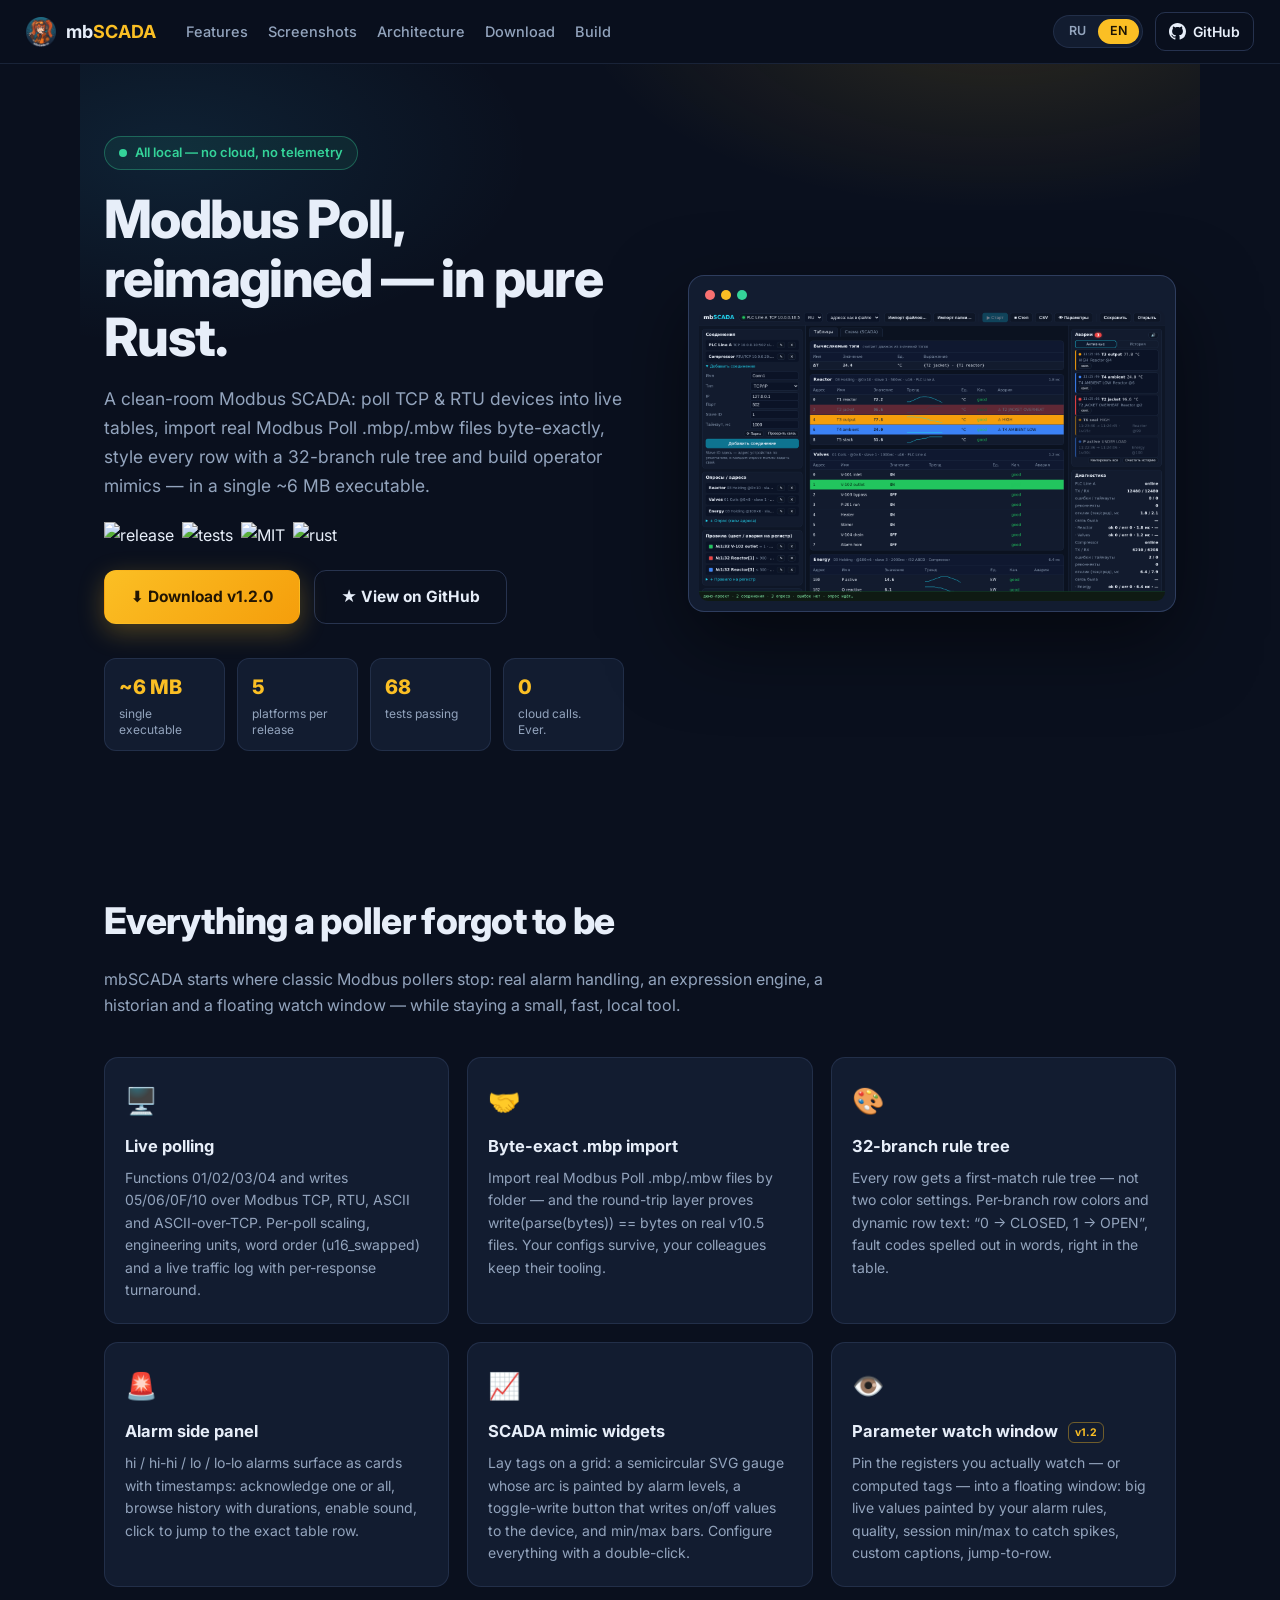
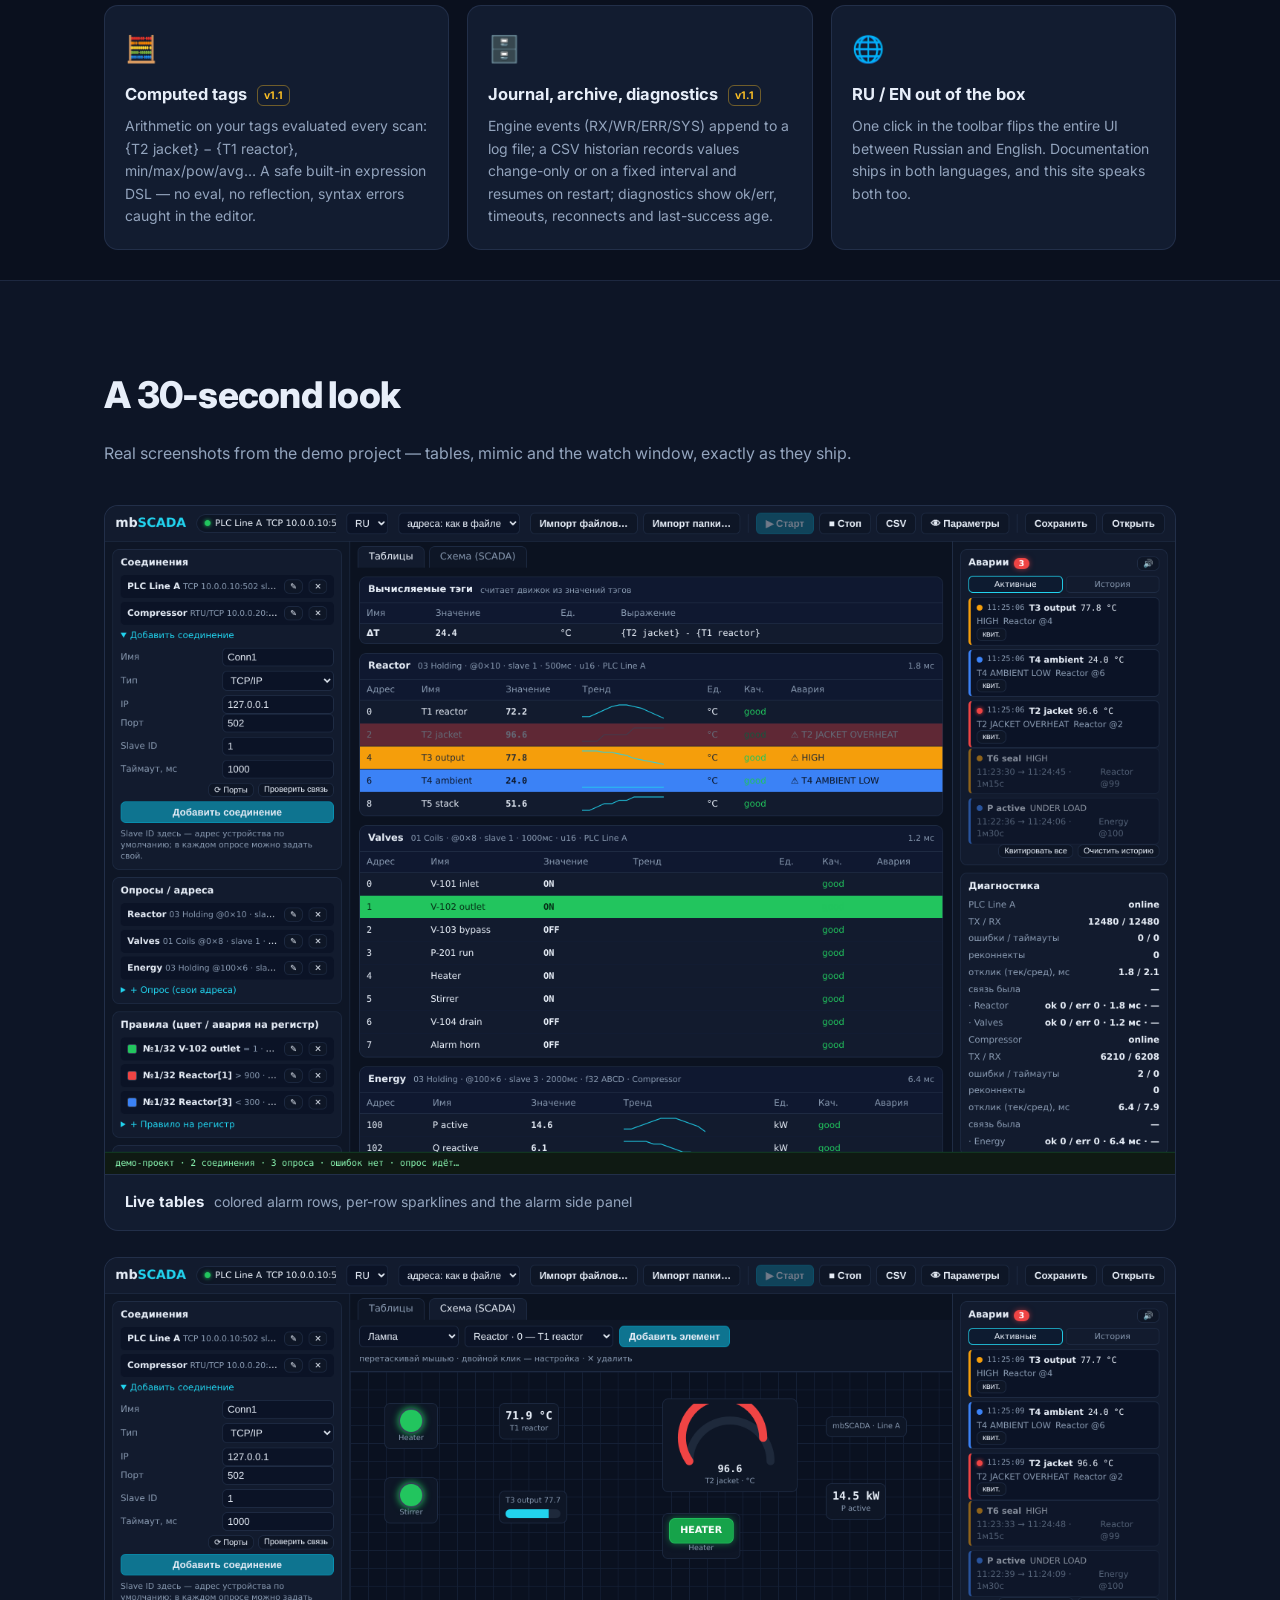
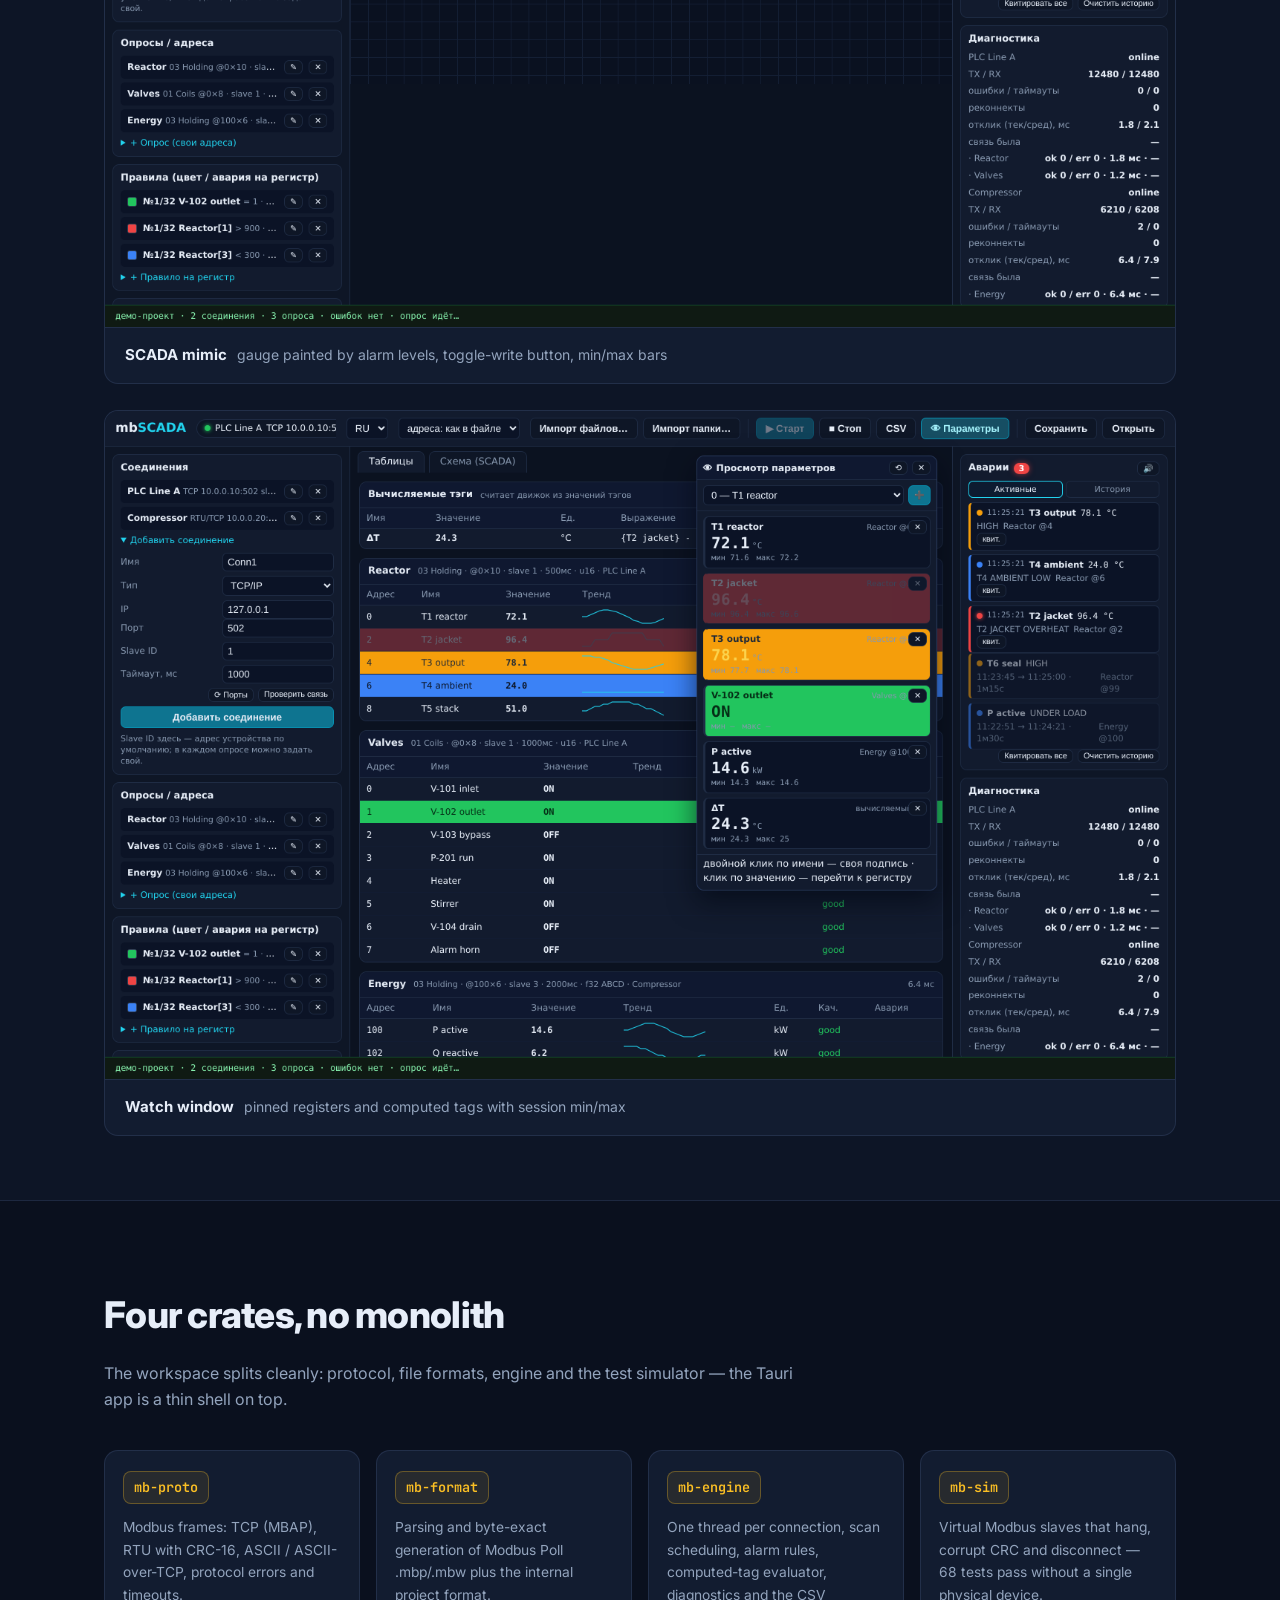
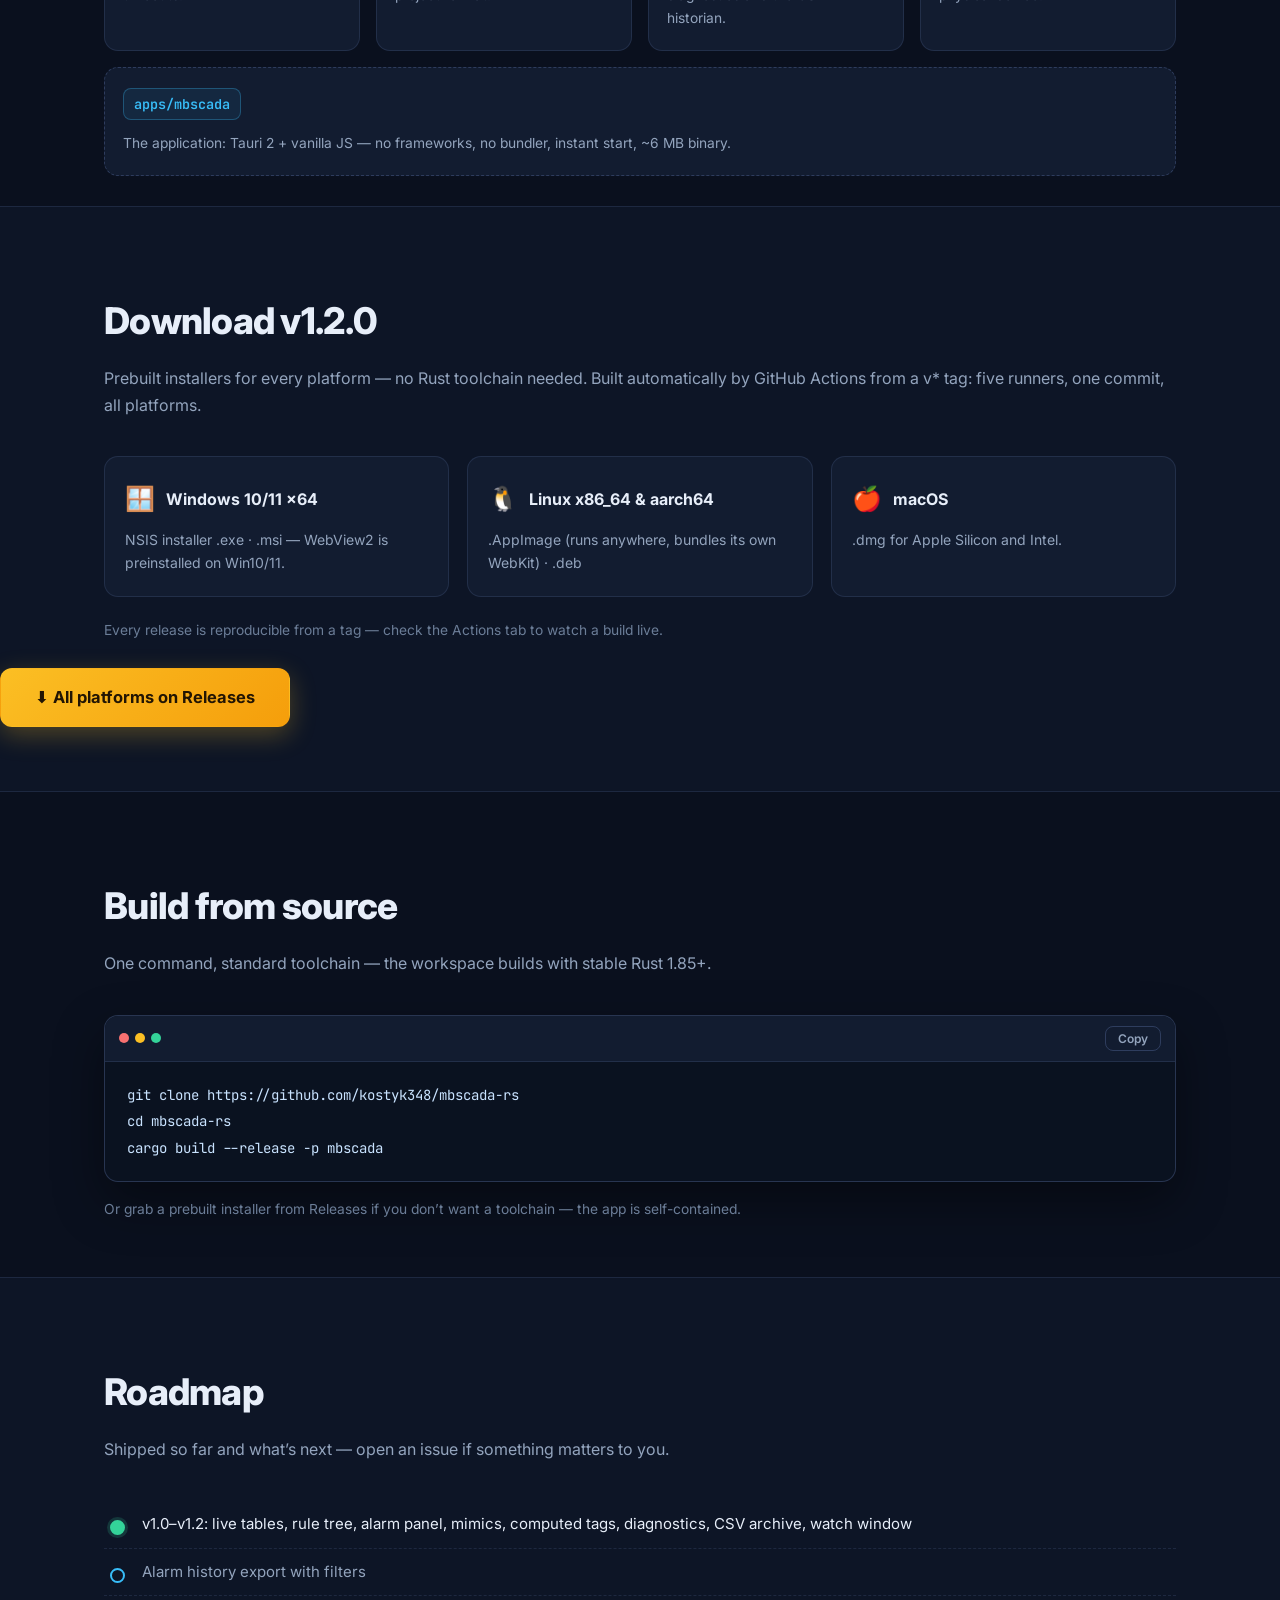
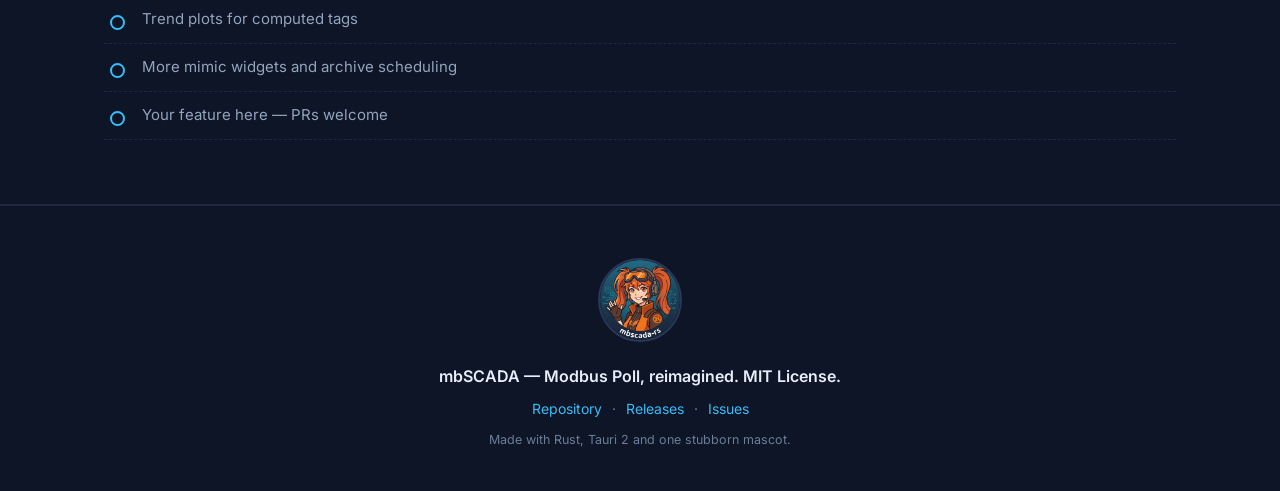
==== docs/index.html @ dfdd117d "feat(site): bilingual GitHub Pages landing in docs/ - docs/index.html + site.css + site.js: dark ind" ====
<!doctype html>
<html lang="en">
<head>
<meta charset="utf-8">
<meta name="viewport" content="width=device-width, initial-scale=1">
<title>mbSCADA — Modbus SCADA in pure Rust</title>
<meta name="description" content="Clean-room Modbus SCADA in Rust: live polling, byte-exact .mbp/.mbw import, alarm panel, computed tags and operator mimics — in a single ~6 MB executable.">
<meta property="og:title" content="mbSCADA — Modbus SCADA in pure Rust">
<meta property="og:description" content="Poll Modbus TCP & RTU into live tables, import real Modbus Poll files byte-exactly, watch parameters, compute tags — one ~6 MB binary, RU/EN UI.">
<meta property="og:image" content="img/app.png">
<meta property="og:type" content="website">
<link rel="icon" type="image/png" href="img/favicon.png">
<link rel="preconnect" href="https://fonts.googleapis.com">
<link rel="preconnect" href="https://fonts.gstatic.com" crossorigin>
<link href="https://fonts.googleapis.com/css2?family=Inter:wght@400;500;600;700;800&family=JetBrains+Mono:wght@400;600&display=swap" rel="stylesheet">
<link rel="stylesheet" href="site.css">
</head>
<body id="top">

<header class="nav">
  <a class="brand" href="#top">
    <img src="img/favicon.png" alt="">
    <span>mb<b>SCADA</b></span>
  </a>
  <nav class="links">
    <a href="#features" data-i18n="nav.features"></a>
    <a href="#screens" data-i18n="nav.screens"></a>
    <a href="#arch" data-i18n="nav.arch"></a>
    <a href="#download" data-i18n="nav.download"></a>
    <a href="#start" data-i18n="nav.start"></a>
  </nav>
  <div class="nav-right">
    <div class="lang" role="group" aria-label="Language">
      <button type="button" data-lang="ru">RU</button>
      <button type="button" data-lang="en">EN</button>
    </div>
    <a class="gh" href="https://github.com/kostyk348/mbscada-rs" target="_blank" rel="noopener">
      <svg width="17" height="17" viewBox="0 0 16 16" fill="currentColor" aria-hidden="true"><path d="M8 0C3.58 0 0 3.58 0 8c0 3.54 2.29 6.53 5.47 7.59.4.07.55-.17.55-.38 0-.19-.01-.82-.01-1.49-2.01.37-2.53-.49-2.69-.94-.09-.23-.48-.94-.82-1.13-.28-.15-.68-.52-.01-.53.63-.01 1.08.58 1.23.82.72 1.21 1.87.87 2.33.66.07-.52.28-.87.51-1.07-1.78-.2-3.64-.89-3.64-3.95 0-.87.31-1.59.82-2.15-.08-.2-.36-1.02.08-2.12 0 0 .67-.21 2.2.82.64-.18 1.32-.27 2-.27s1.36.09 2 .27c1.53-1.04 2.2-.82 2.2-.82.44 1.1.16 1.92.08 2.12.51.56.82 1.27.82 2.15 0 3.07-1.87 3.75-3.65 3.95.29.25.54.73.54 1.48 0 1.07-.01 1.93-.01 2.2 0 .21.15.46.55.38A8.01 8.01 0 0 0 16 8c0-4.42-3.58-8-8-8z"/></svg>
      <span>GitHub</span>
    </a>
  </div>
</header>

<main>

<!-- ============ HERO ============ -->
<section class="hero">
  <div class="hero-text">
    <div class="pill"><span class="dot"></span><span data-i18n="hero.live"></span></div>
    <h1 data-i18n="hero.title"></h1>
    <p class="sub" data-i18n="hero.sub"></p>
    <div class="badges">
      <img src="https://img.shields.io/github/v/release/kostyk348/mbscada-rs" alt="release">
      <img src="https://img.shields.io/badge/tests-68%20passing-22c55e" alt="tests">
      <img src="https://img.shields.io/badge/license-MIT-green" alt="MIT">
      <img src="https://img.shields.io/badge/rust-1.85%2B-orange" alt="rust">
    </div>
    <div class="cta">
      <a class="btn primary" href="https://github.com/kostyk348/mbscada-rs/releases/latest" target="_blank" rel="noopener" data-i18n="hero.cta.dl"></a>
      <a class="btn ghost" href="https://github.com/kostyk348/mbscada-rs" target="_blank" rel="noopener" data-i18n="hero.cta.gh"></a>
    </div>
    <div class="mini-stats">
      <div><b>~6 MB</b><span data-i18n="stat1"></span></div>
      <div><b>5</b><span data-i18n="stat2"></span></div>
      <div><b>68</b><span data-i18n="stat3"></span></div>
      <div><b>0</b><span data-i18n="stat4"></span></div>
    </div>
  </div>
  <div class="hero-shot">
    <div class="chrome"><span></span><span></span><span></span></div>
    <img src="img/app.png" alt="mbSCADA live tables">
  </div>
</section>

<!-- ============ FEATURES ============ -->
<section id="features">
  <h2 data-i18n="sec.f.title"></h2>
  <p class="lead" data-i18n="sec.f.lead"></p>
  <div class="grid">
    <article><div class="ico">🖥️</div><h3 data-i18n="f1.t"></h3><p data-i18n="f1.d"></p></article>
    <article><div class="ico">🤝</div><h3 data-i18n="f2.t"></h3><p data-i18n="f2.d"></p></article>
    <article><div class="ico">🎨</div><h3 data-i18n="f3.t"></h3><p data-i18n="f3.d"></p></article>
    <article><div class="ico">🚨</div><h3 data-i18n="f4.t"></h3><p data-i18n="f4.d"></p></article>
    <article><div class="ico">📈</div><h3 data-i18n="f5.t"></h3><p data-i18n="f5.d"></p></article>
    <article><div class="ico">👁️</div><h3 data-i18n="f6.t"></h3><p data-i18n="f6.d"></p></article>
    <article><div class="ico">🧮</div><h3 data-i18n="f7.t"></h3><p data-i18n="f7.d"></p></article>
    <article><div class="ico">🗄️</div><h3 data-i18n="f8.t"></h3><p data-i18n="f8.d"></p></article>
    <article><div class="ico">🌐</div><h3 data-i18n="f9.t"></h3><p data-i18n="f9.d"></p></article>
  </div>
</section>

<!-- ============ SCREENSHOTS ============ -->
<section id="screens" class="alt">
  <h2 data-i18n="sec.s.title"></h2>
  <p class="lead" data-i18n="sec.s.lead"></p>
  <div class="shots">
    <figure>
      <img src="img/app.png" alt="" loading="lazy">
      <figcaption><b data-i18n="s1.t"></b><span data-i18n="s1.d"></span></figcaption>
    </figure>
    <figure>
      <img src="img/scada.png" alt="" loading="lazy">
      <figcaption><b data-i18n="s2.t"></b><span data-i18n="s2.d"></span></figcaption>
    </figure>
    <figure>
      <img src="img/watch.png" alt="" loading="lazy">
      <figcaption><b data-i18n="s3.t"></b><span data-i18n="s3.d"></span></figcaption>
    </figure>
  </div>
</section>

<!-- ============ ARCHITECTURE ============ -->
<section id="arch">
  <h2 data-i18n="sec.a.title"></h2>
  <p class="lead" data-i18n="sec.a.lead"></p>
  <div class="crates">
    <article class="crate"><code>mb-proto</code><p data-i18n="a.proto"></p></article>
    <article class="crate"><code>mb-format</code><p data-i18n="a.format"></p></article>
    <article class="crate"><code>mb-engine</code><p data-i18n="a.engine"></p></article>
    <article class="crate"><code>mb-sim</code><p data-i18n="a.sim"></p></article>
    <article class="crate app"><code>apps/mbscada</code><p data-i18n="a.app"></p></article>
  </div>
</section>

<!-- ============ DOWNLOAD ============ -->
<section id="download" class="alt">
  <h2 data-i18n="sec.d.title"></h2>
  <p class="lead" data-i18n="sec.d.lead"></p>
  <div class="dl-grid">
    <a class="dl" href="https://github.com/kostyk348/mbscada-rs/releases/latest" target="_blank" rel="noopener">
      <div class="dl-head"><span class="dl-ico">🪟</span><b data-i18n="dl.win.t"></b></div>
      <p data-i18n="dl.win.d"></p>
    </a>
    <a class="dl" href="https://github.com/kostyk348/mbscada-rs/releases/latest" target="_blank" rel="noopener">
      <div class="dl-head"><span class="dl-ico">🐧</span><b data-i18n="dl.linux.t"></b></div>
      <p data-i18n="dl.linux.d"></p>
    </a>
    <a class="dl" href="https://github.com/kostyk348/mbscada-rs/releases/latest" target="_blank" rel="noopener">
      <div class="dl-head"><span class="dl-ico">🍎</span><b data-i18n="dl.mac.t"></b></div>
      <p data-i18n="dl.mac.d"></p>
    </a>
  </div>
  <p class="note" data-i18n="dl.note"></p>
  <a class="btn primary big" href="https://github.com/kostyk348/mbscada-rs/releases/latest" target="_blank" rel="noopener" data-i18n="dl.all"></a>
</section>

<!-- ============ QUICK START ============ -->
<section id="start">
  <h2 data-i18n="sec.q.title"></h2>
  <p class="lead" data-i18n="sec.q.lead"></p>
  <div class="term">
    <div class="term-head"><span></span><span></span><span></span><button type="button" id="copy" data-i18n="q.copy"></button></div>
    <pre><code id="code">git clone https://github.com/kostyk348/mbscada-rs
cd mbscada-rs
cargo build --release -p mbscada</code></pre>
  </div>
  <p class="note" data-i18n="q.note"></p>
</section>

<!-- ============ ROADMAP ============ -->
<section id="roadmap" class="alt">
  <h2 data-i18n="sec.r.title"></h2>
  <p class="lead" data-i18n="sec.r.lead"></p>
  <ul class="road">
    <li class="done" data-i18n="r0"></li>
    <li data-i18n="r1"></li>
    <li data-i18n="r2"></li>
    <li data-i18n="r3"></li>
    <li data-i18n="r4"></li>
  </ul>
</section>

</main>

<footer>
  <img src="img/mascot.png" alt="mbSCADA mascot" class="mascot">
  <p class="ftag" data-i18n="ft.tag"></p>
  <p class="flinks">
    <a href="https://github.com/kostyk348/mbscada-rs" target="_blank" rel="noopener" data-i18n="ft.repo"></a>
    <span>·</span>
    <a href="https://github.com/kostyk348/mbscada-rs/releases" target="_blank" rel="noopener" data-i18n="ft.rel"></a>
    <span>·</span>
    <a href="https://github.com/kostyk348/mbscada-rs/issues" target="_blank" rel="noopener" data-i18n="ft.iss"></a>
  </p>
  <p class="fmade" data-i18n="ft.made"></p>
</footer>

<script src="site.js"></script>
</body>
</html>
---- docs/site.css ----
/* mbSCADA site — industrial dark */
:root{
  --bg:#0a101e; --bg2:#0d1526; --card:#121c30; --card2:#16223a;
  --line:rgba(148,178,255,.12); --line2:rgba(148,178,255,.22);
  --text:#e7eef9; --muted:#93a4bd; --dim:#6b7d97;
  --acc:#fbbf24; --acc2:#38bdf8; --good:#34d399; --bad:#f87171;
  --r:14px; --maxw:1120px;
}
*{box-sizing:border-box;margin:0;padding:0}
html{scroll-behavior:smooth}
body{
  background:var(--bg); color:var(--text);
  font:400 16px/1.65 "Inter",system-ui,-apple-system,"Segoe UI",Roboto,sans-serif;
  -webkit-font-smoothing:antialiased; overflow-x:hidden;
}
section{scroll-margin-top:76px; max-width:var(--maxw); margin:0 auto; padding:84px 24px 30px}
section.alt{max-width:none; padding-left:0; padding-right:0}
section.alt>*{max-width:var(--maxw); margin-left:auto; margin-right:auto; padding-left:24px; padding-right:24px}
section.alt{background:var(--bg2); border-top:1px solid var(--line); border-bottom:1px solid var(--line); padding-bottom:64px}
h2{font-size:clamp(1.6rem,3vw,2.3rem); font-weight:800; letter-spacing:-.02em; margin-bottom:14px}
.lead{color:var(--muted); max-width:720px; margin-bottom:38px}
code,pre{font-family:"JetBrains Mono",ui-monospace,Consolas,monospace}
a{color:var(--acc2); text-decoration:none}
a:hover{text-decoration:underline}

/* ---------- nav ---------- */
.nav{
  position:sticky; top:0; z-index:50; display:flex; align-items:center; gap:22px;
  padding:12px 26px; background:rgba(10,16,30,.78); backdrop-filter:blur(12px);
  border-bottom:1px solid var(--line);
}
.brand{display:flex; align-items:center; gap:10px; font-size:18px; font-weight:700; color:var(--text); text-decoration:none}
.brand b{color:var(--acc)}
.brand img{width:30px; height:30px; border-radius:8px}
.links{display:flex; gap:20px; margin-left:8px}
.links a{color:var(--muted); font-size:14.5px; font-weight:500}
.links a:hover{color:var(--text); text-decoration:none}
.nav-right{margin-left:auto; display:flex; align-items:center; gap:12px}
.lang{display:flex; background:var(--card); border:1px solid var(--line); border-radius:999px; padding:3px}
.lang button{
  border:0; background:transparent; color:var(--muted); cursor:pointer;
  font:600 12.5px/1 "Inter",sans-serif; padding:6px 12px; border-radius:999px; transition:.15s;
}
.lang button.on{background:var(--acc); color:#1a1204}
.gh{
  display:flex; align-items:center; gap:7px; color:var(--text); font-size:14px; font-weight:600;
  border:1px solid var(--line2); border-radius:10px; padding:7px 13px; transition:.15s;
}
.gh:hover{border-color:var(--acc); text-decoration:none}

/* ---------- hero ---------- */
.hero{
  display:grid; grid-template-columns:1.05fr .95fr; gap:44px; align-items:center;
  max-width:var(--maxw); margin:0 auto; padding:72px 24px 56px;
  background:
    radial-gradient(700px 340px at 82% -8%, rgba(251,191,36,.14), transparent 60%),
    radial-gradient(600px 320px at 8% 12%, rgba(56,189,248,.10), transparent 60%);
}
.pill{
  display:inline-flex; align-items:center; gap:8px; color:var(--good);
  border:1px solid rgba(52,211,153,.35); background:rgba(52,211,153,.08);
  font-size:13px; font-weight:600; padding:5px 14px; border-radius:999px; margin-bottom:20px;
}
.dot{width:8px; height:8px; border-radius:50%; background:var(--good); animation:pulse 1.6s infinite}
@keyframes pulse{0%,100%{opacity:1; box-shadow:0 0 0 0 rgba(52,211,153,.5)} 50%{opacity:.55; box-shadow:0 0 0 5px rgba(52,211,153,0)}}
.hero h1{font-size:clamp(2.1rem,4.4vw,3.3rem); line-height:1.12; font-weight:800; letter-spacing:-.03em; margin-bottom:18px}
.hero .sub{color:var(--muted); font-size:17.5px; max-width:560px; margin-bottom:22px}
.badges{display:flex; flex-wrap:wrap; gap:8px; margin-bottom:26px}
.badges img{height:22px}
.cta{display:flex; flex-wrap:wrap; gap:14px; margin-bottom:34px}
.btn{
  display:inline-flex; align-items:center; gap:9px; font-weight:700; font-size:15.5px;
  padding:13px 26px; border-radius:12px; text-decoration:none; transition:.18s; border:1px solid transparent;
}
.btn:hover{text-decoration:none; transform:translateY(-2px)}
.btn.primary{background:linear-gradient(135deg,#fbbf24,#f59e0b); color:#221503; box-shadow:0 8px 26px rgba(251,191,36,.28)}
.btn.primary:hover{box-shadow:0 12px 32px rgba(251,191,36,.4)}
.btn.ghost{border-color:var(--line2); color:var(--text)}
.btn.ghost:hover{border-color:var(--acc2); color:var(--acc2)}
.btn.big{font-size:16.5px; padding:15px 34px}
.mini-stats{display:grid; grid-template-columns:repeat(4,1fr); gap:12px; max-width:520px}
.mini-stats div{border:1px solid var(--line); background:var(--card); border-radius:12px; padding:12px 14px}
.mini-stats b{display:block; font-size:20px; font-weight:800; color:var(--acc)}
.mini-stats span{font-size:12px; color:var(--muted); line-height:1.35; display:block; margin-top:2px}

.hero-shot{
  position:relative; border-radius:16px; border:1px solid var(--line2);
  background:var(--card); padding:10px; box-shadow:0 30px 80px rgba(0,0,0,.5);
}
.hero-shot img{display:block; width:100%; border-radius:9px}
.chrome{display:flex; gap:6px; padding:4px 6px 10px}
.chrome span{width:10px; height:10px; border-radius:50%; background:var(--line2)}
.chrome span:first-child{background:var(--bad)}
.chrome span:nth-child(2){background:var(--acc)}
.chrome span:nth-child(3){background:var(--good)}

/* ---------- features ---------- */
.grid{display:grid; grid-template-columns:repeat(3,1fr); gap:18px}
.grid article{
  background:var(--card); border:1px solid var(--line); border-radius:var(--r);
  padding:22px 20px; transition:.18s;
}
.grid article:hover{transform:translateY(-3px); border-color:rgba(251,191,36,.45); box-shadow:0 14px 34px rgba(0,0,0,.35)}
.ico{font-size:26px; margin-bottom:10px}
.grid h3{font-size:16.5px; font-weight:700; margin-bottom:7px}
.grid p{color:var(--muted); font-size:14px; line-height:1.6}
.grid .tag{display:inline-block; margin-left:6px; font-size:10.5px; font-weight:700; color:var(--acc); border:1px solid rgba(251,191,36,.4); border-radius:6px; padding:1px 6px; vertical-align:middle}

/* ---------- screenshots ---------- */
.shots{display:grid; grid-template-columns:1fr; gap:26px}
.shots figure{
  background:var(--card); border:1px solid var(--line); border-radius:var(--r);
  overflow:hidden; transition:.18s;
}
.shots figure:hover{border-color:rgba(56,189,248,.5); box-shadow:0 18px 44px rgba(0,0,0,.4)}
.shots img{display:block; width:100%}
.shots figcaption{padding:15px 20px; border-top:1px solid var(--line); display:flex; gap:10px; align-items:baseline}
.shots figcaption b{color:var(--text); font-size:15px; white-space:nowrap}
.shots figcaption span{color:var(--muted); font-size:14px}

/* ---------- architecture ---------- */
.crates{display:grid; grid-template-columns:repeat(4,1fr); gap:16px}
.crate{
  background:var(--card); border:1px solid var(--line); border-radius:var(--r); padding:20px 18px;
  position:relative; transition:.18s;
}
.crate:hover{border-color:rgba(251,191,36,.4)}
.crate code{
  display:inline-block; font-size:13.5px; font-weight:600; color:var(--acc);
  background:rgba(251,191,36,.09); border:1px solid rgba(251,191,36,.3);
  border-radius:8px; padding:4px 10px; margin-bottom:12px;
}
.crate.app{grid-column:1 / -1; border-style:dashed; border-color:var(--line2)}
.crate.app code{color:var(--acc2); background:rgba(56,189,248,.08); border-color:rgba(56,189,248,.3)}
.crate p{color:var(--muted); font-size:13.8px}

/* ---------- download ---------- */
.dl-grid{display:grid; grid-template-columns:repeat(3,1fr); gap:18px; margin-bottom:22px}
.dl{
  display:block; background:var(--card); border:1px solid var(--line); border-radius:var(--r);
  padding:22px 20px; color:var(--text); transition:.18s; text-decoration:none;
}
.dl:hover{transform:translateY(-3px); border-color:rgba(251,191,36,.5); text-decoration:none; box-shadow:0 14px 34px rgba(0,0,0,.35)}
.dl-head{display:flex; align-items:center; gap:11px; margin-bottom:9px}
.dl-ico{font-size:24px}
.dl-head b{font-size:16px}
.dl p{color:var(--muted); font-size:14px}
.note{color:var(--dim); font-size:13.8px; margin:16px 0 26px}

/* ---------- quick start ---------- */
.term{border:1px solid var(--line2); border-radius:var(--r); overflow:hidden; background:#0a1220; box-shadow:0 20px 50px rgba(0,0,0,.4)}
.term-head{display:flex; align-items:center; gap:6px; padding:10px 14px; background:var(--card); border-bottom:1px solid var(--line)}
.term-head span{width:10px; height:10px; border-radius:50%; background:var(--line2)}
.term-head span:first-child{background:var(--bad)}
.term-head span:nth-child(2){background:var(--acc)}
.term-head span:nth-child(3){background:var(--good)}
.term-head button{
  margin-left:auto; border:1px solid var(--line2); background:transparent; color:var(--muted);
  font:600 12px "Inter",sans-serif; padding:4px 12px; border-radius:8px; cursor:pointer; transition:.15s;
}
.term-head button:hover{color:var(--text); border-color:var(--acc)}
.term pre{padding:20px 22px; overflow-x:auto}
.term code{font-size:14px; color:#c9e3ff; line-height:1.8}

/* ---------- roadmap ---------- */
.road{list-style:none; max-width:640px}
.road li{
  position:relative; padding:11px 0 11px 38px; color:var(--muted); font-size:15px;
  border-bottom:1px dashed var(--line);
}
.road li::before{
  content:""; position:absolute; left:6px; top:19px; width:11px; height:11px;
  border-radius:50%; border:2px solid var(--acc2);
}
.road li.done{color:var(--text)}
.road li.done::before{border-color:var(--good); background:var(--good); box-shadow:0 0 0 3px rgba(52,211,153,.18)}

/* ---------- footer ---------- */
footer{
  border-top:1px solid var(--line); background:var(--bg2);
  text-align:center; padding:52px 24px 40px;
}
.mascot{width:84px; height:84px; border-radius:50%; border:2px solid var(--line2); margin-bottom:14px}
.ftag{color:var(--text); font-weight:600; margin-bottom:8px}
.flinks{display:flex; justify-content:center; gap:10px; color:var(--dim); font-size:14px; margin-bottom:10px}
.fmade{color:var(--dim); font-size:12.5px}

/* ---------- responsive ---------- */
@media (max-width:960px){
  .hero{grid-template-columns:1fr; padding-top:48px}
  .grid,.crates,.dl-grid{grid-template-columns:repeat(2,1fr)}
  .links{display:none}
}
@media (max-width:600px){
  .grid,.crates,.dl-grid{grid-template-columns:1fr}
  .mini-stats{grid-template-columns:repeat(2,1fr)}
  section{padding-top:60px}
  .gh span{display:none}
}
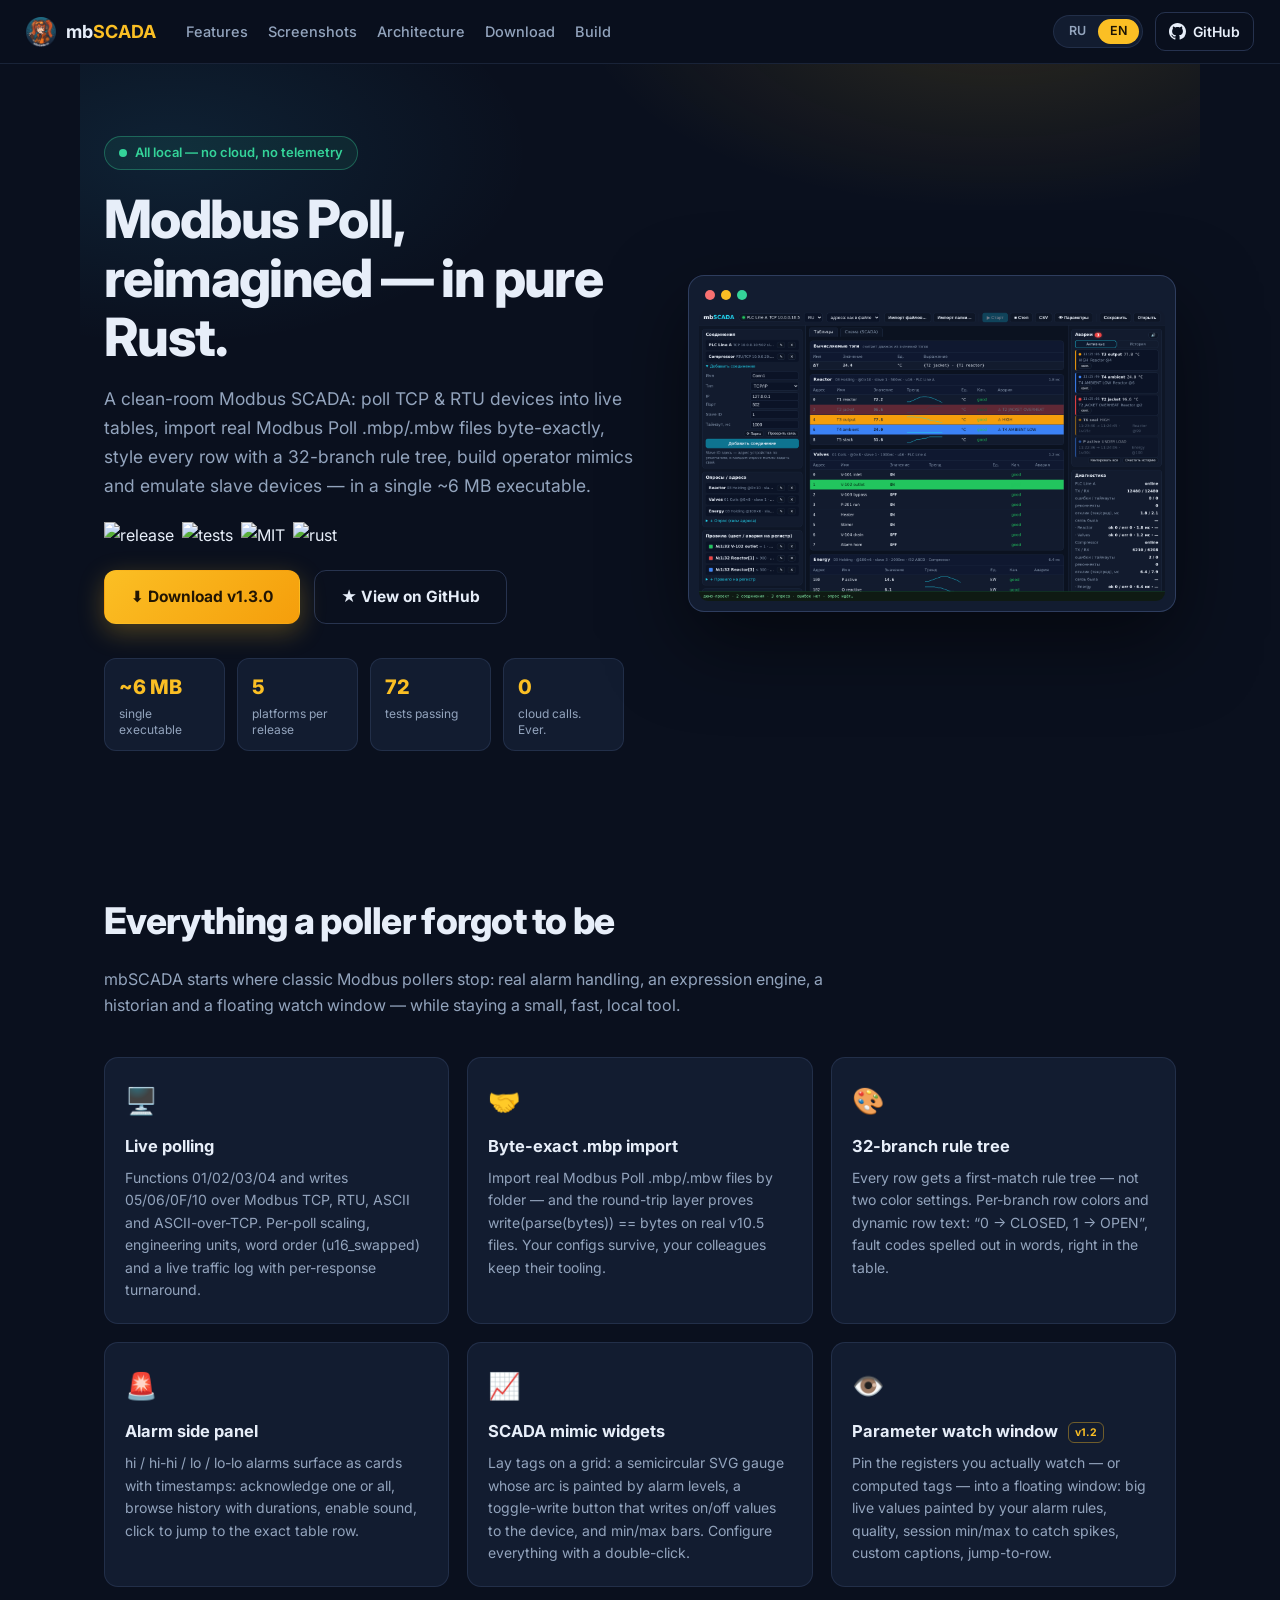
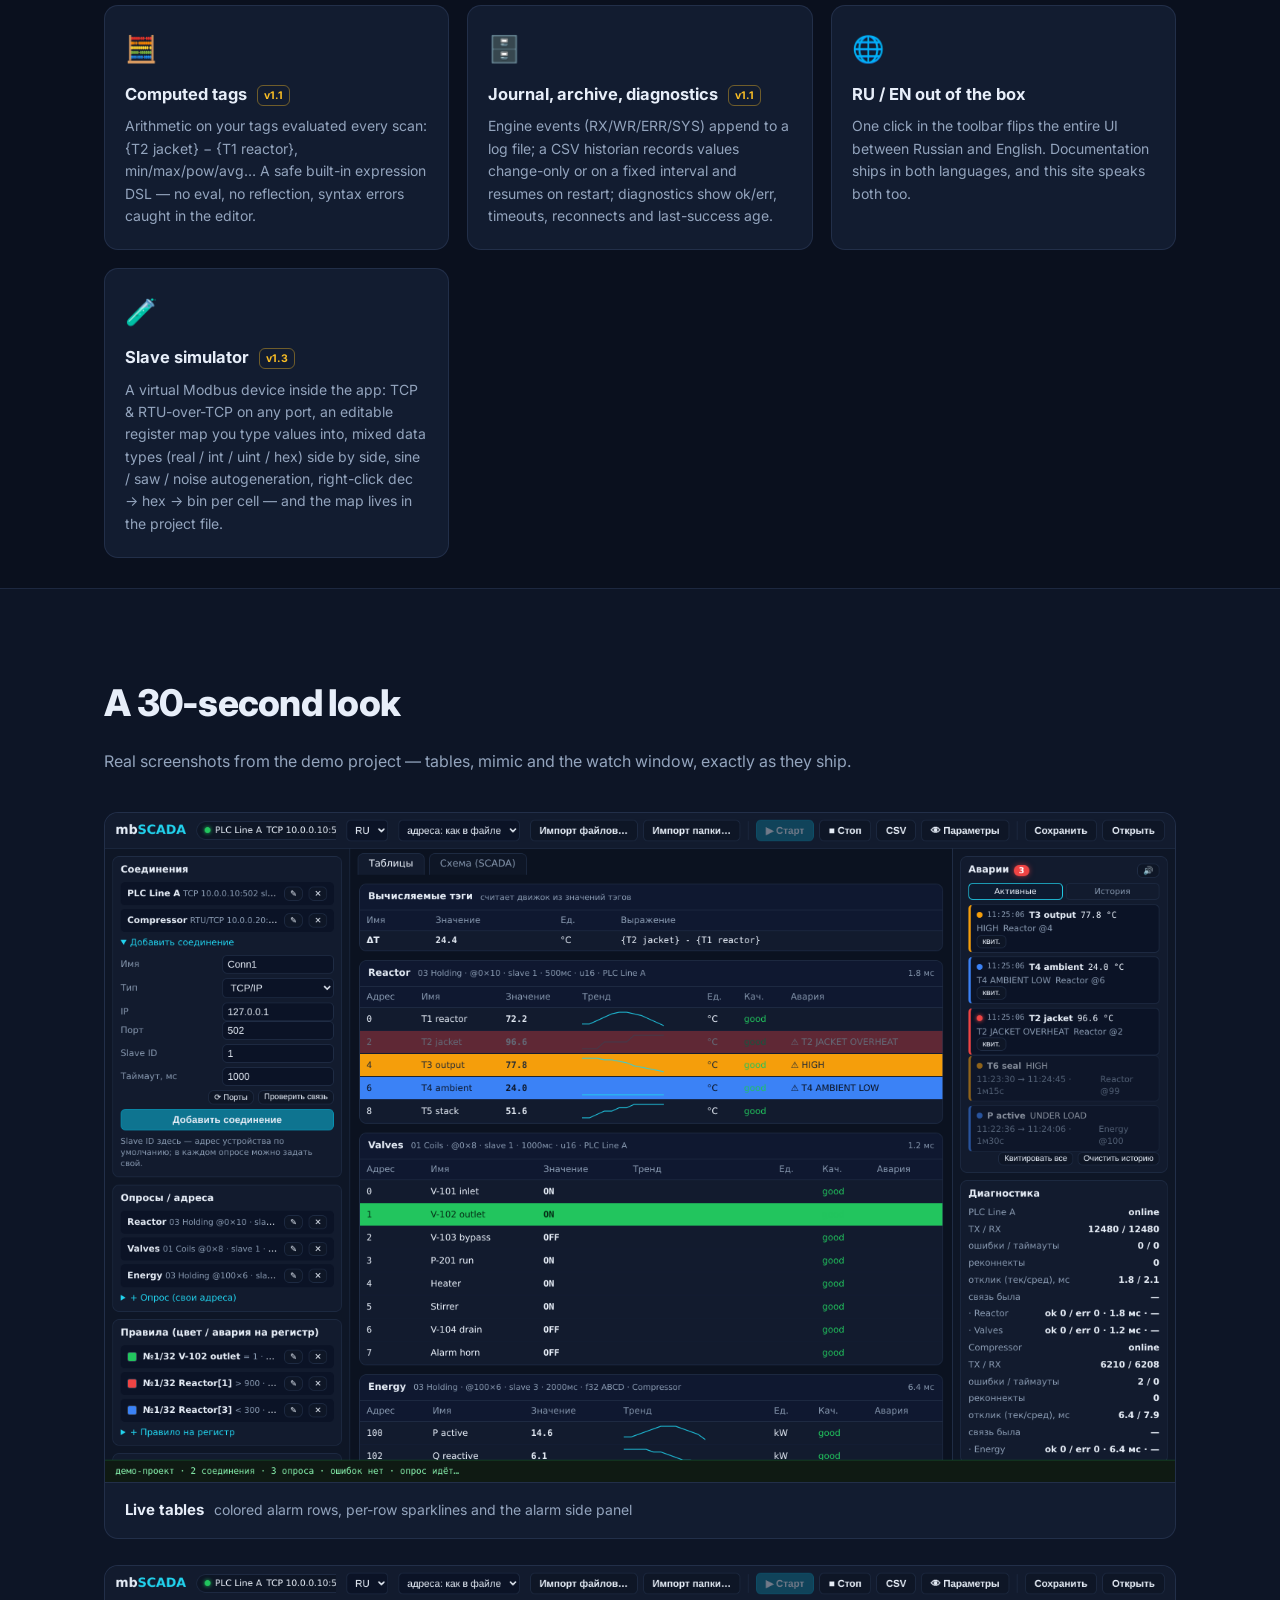
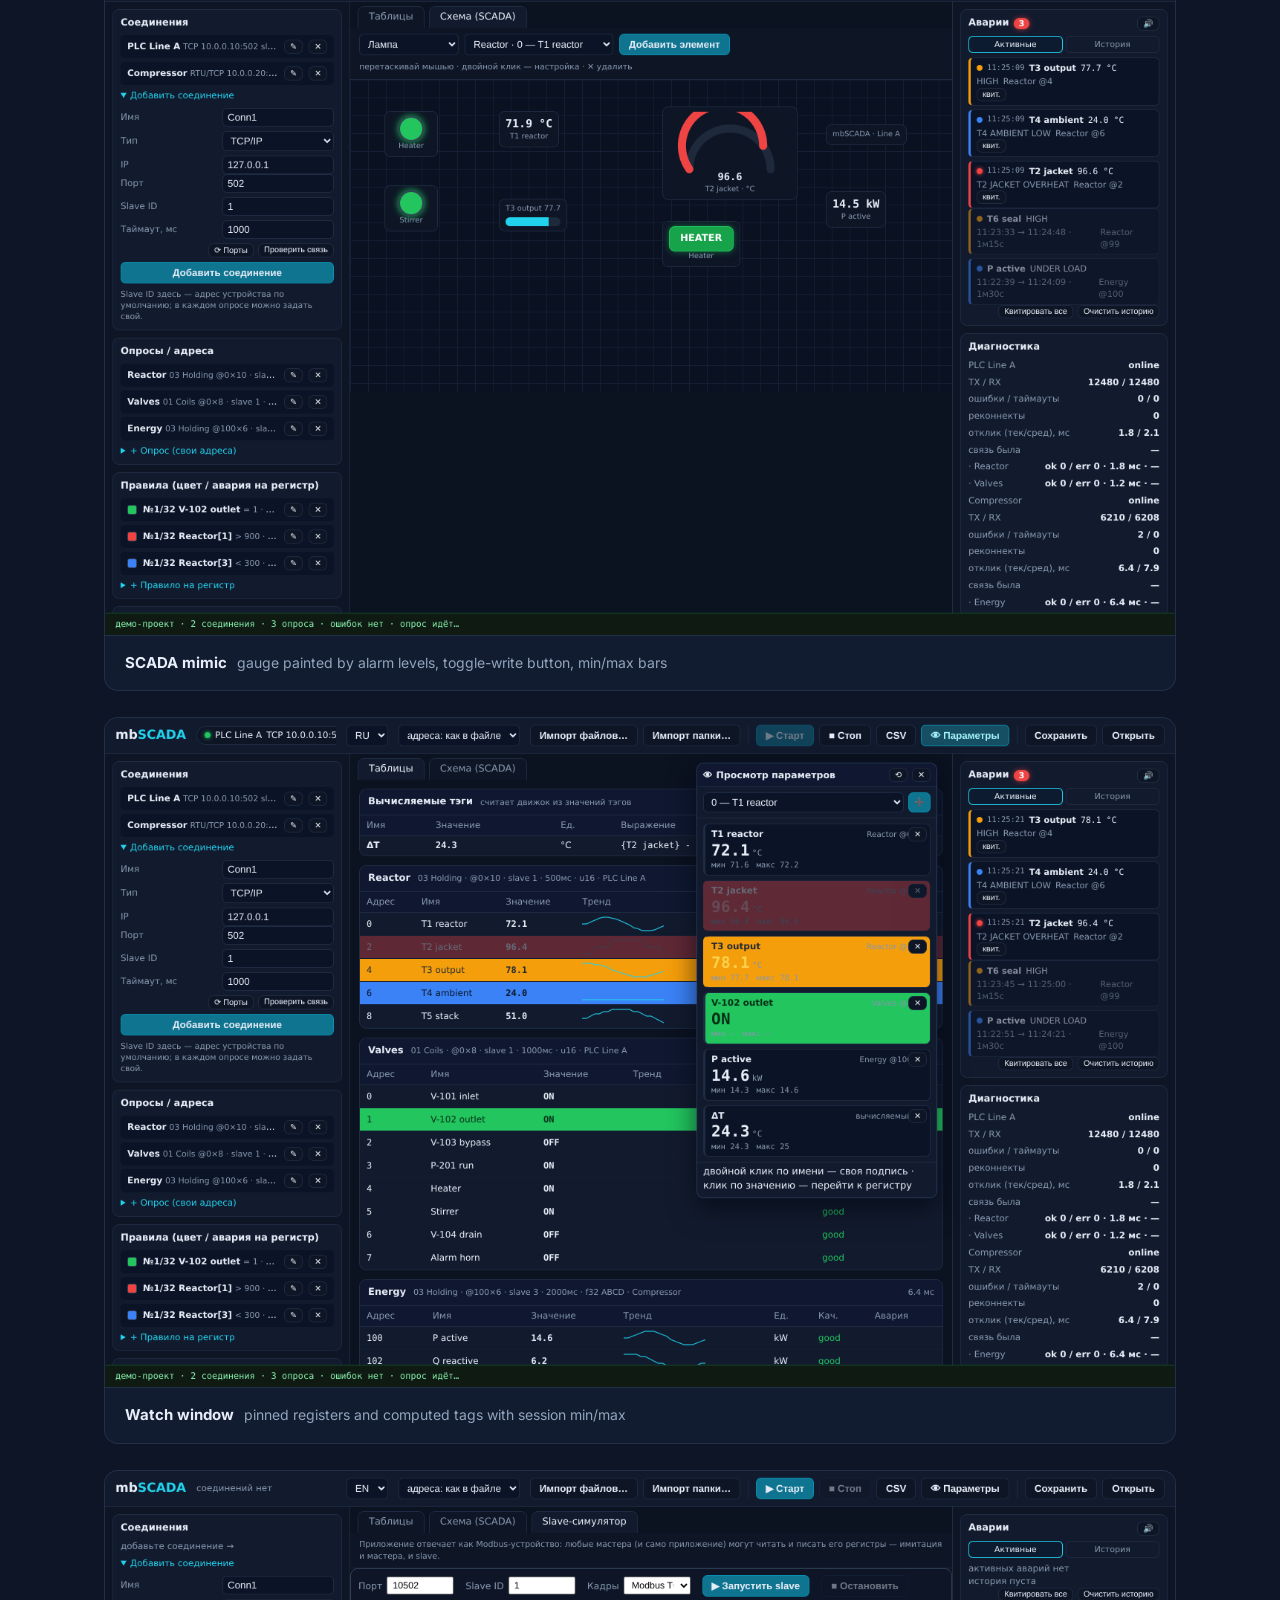
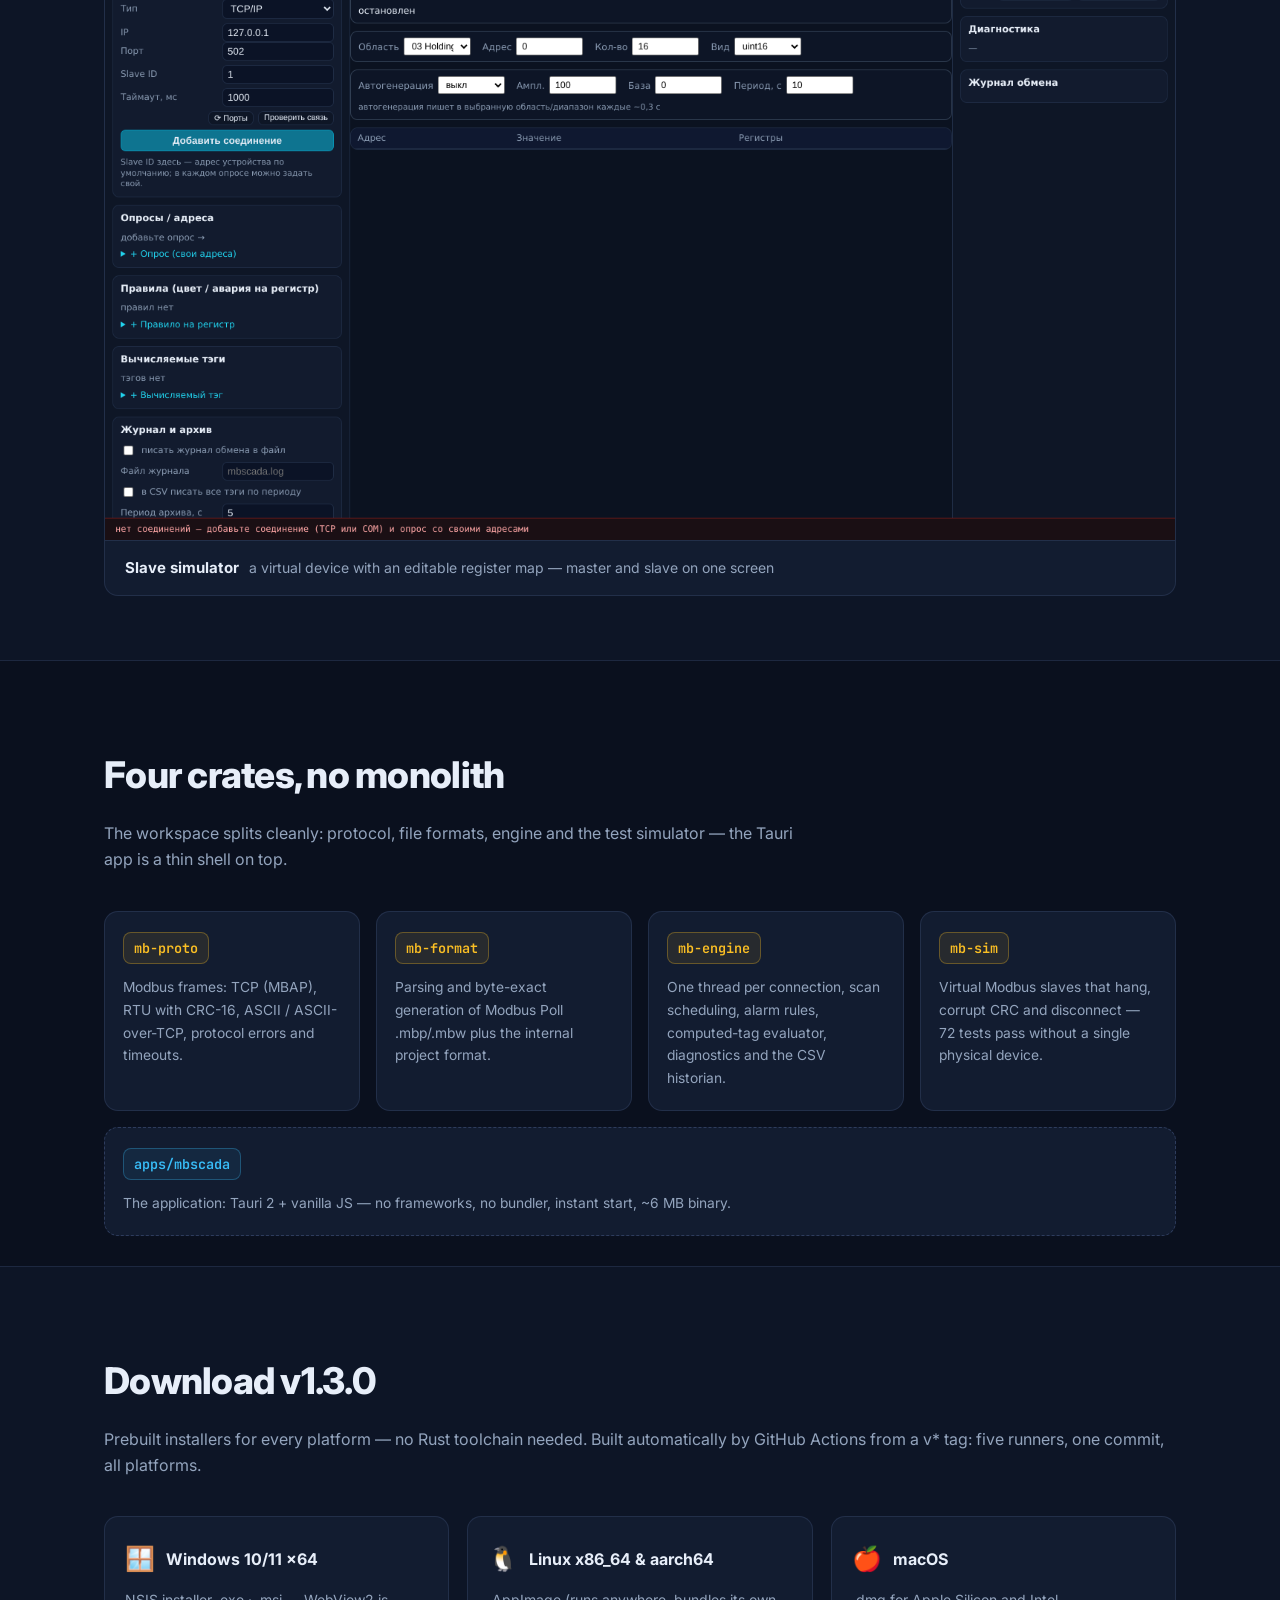
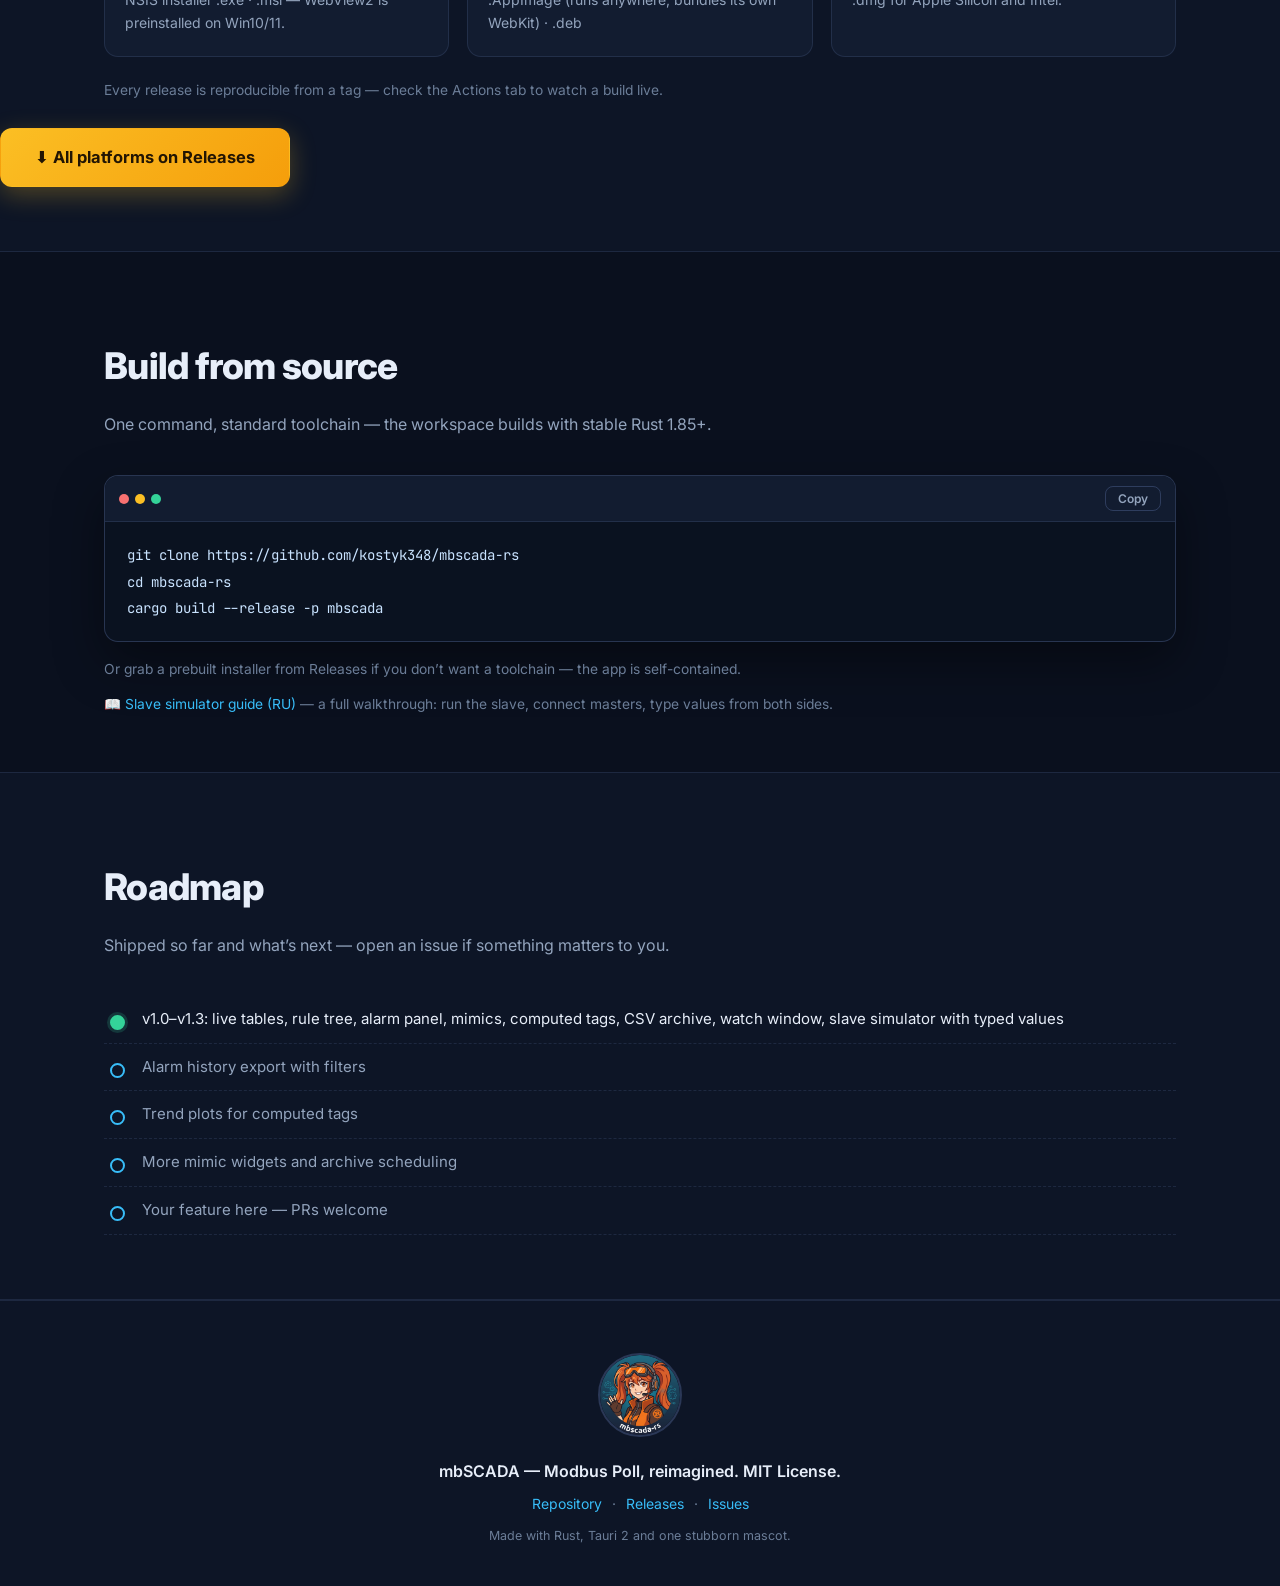
==== commit cc926e07: "docs(site): sync landing to v1.3.0 — slave simulator card, screenshot, guide link" ====
--- a/docs/index.html
+++ b/docs/index.html
@@ -4,9 +4,9 @@
 <meta charset="utf-8">
 <meta name="viewport" content="width=device-width, initial-scale=1">
 <title>mbSCADA — Modbus SCADA in pure Rust</title>
-<meta name="description" content="Clean-room Modbus SCADA in Rust: live polling, byte-exact .mbp/.mbw import, alarm panel, computed tags and operator mimics — in a single ~6 MB executable.">
+<meta name="description" content="Clean-room Modbus SCADA in Rust: live polling, byte-exact .mbp/.mbw import, alarm panel, computed tags, operator mimics and a built-in slave simulator — in a single ~6 MB executable.">
 <meta property="og:title" content="mbSCADA — Modbus SCADA in pure Rust">
-<meta property="og:description" content="Poll Modbus TCP & RTU into live tables, import real Modbus Poll files byte-exactly, watch parameters, compute tags — one ~6 MB binary, RU/EN UI.">
+<meta property="og:description" content="Poll Modbus TCP & RTU into live tables, import real Modbus Poll files byte-exactly, watch parameters, compute tags, emulate slave devices — one ~6 MB binary, RU/EN UI.">
 <meta property="og:image" content="img/app.png">
 <meta property="og:type" content="website">
 <link rel="icon" type="image/png" href="img/favicon.png">
@@ -51,7 +51,7 @@
     <p class="sub" data-i18n="hero.sub"></p>
     <div class="badges">
       <img src="https://img.shields.io/github/v/release/kostyk348/mbscada-rs" alt="release">
-      <img src="https://img.shields.io/badge/tests-68%20passing-22c55e" alt="tests">
+      <img src="https://img.shields.io/badge/tests-72%20passing-22c55e" alt="tests">
       <img src="https://img.shields.io/badge/license-MIT-green" alt="MIT">
       <img src="https://img.shields.io/badge/rust-1.85%2B-orange" alt="rust">
     </div>
@@ -62,7 +62,7 @@
     <div class="mini-stats">
       <div><b>~6 MB</b><span data-i18n="stat1"></span></div>
       <div><b>5</b><span data-i18n="stat2"></span></div>
-      <div><b>68</b><span data-i18n="stat3"></span></div>
+      <div><b>72</b><span data-i18n="stat3"></span></div>
       <div><b>0</b><span data-i18n="stat4"></span></div>
     </div>
   </div>
@@ -86,6 +86,7 @@
     <article><div class="ico">🧮</div><h3 data-i18n="f7.t"></h3><p data-i18n="f7.d"></p></article>
     <article><div class="ico">🗄️</div><h3 data-i18n="f8.t"></h3><p data-i18n="f8.d"></p></article>
     <article><div class="ico">🌐</div><h3 data-i18n="f9.t"></h3><p data-i18n="f9.d"></p></article>
+    <article><div class="ico">🧪</div><h3 data-i18n="f10.t"></h3><p data-i18n="f10.d"></p></article>
   </div>
 </section>
 
@@ -105,6 +106,10 @@
     <figure>
       <img src="img/watch.png" alt="" loading="lazy">
       <figcaption><b data-i18n="s3.t"></b><span data-i18n="s3.d"></span></figcaption>
+    </figure>
+    <figure>
+      <img src="img/slave.png" alt="" loading="lazy">
+      <figcaption><b data-i18n="s4.t"></b><span data-i18n="s4.d"></span></figcaption>
     </figure>
   </div>
 </section>
@@ -155,6 +160,7 @@
 cargo build --release -p mbscada</code></pre>
   </div>
   <p class="note" data-i18n="q.note"></p>
+  <p class="note" style="margin-top:-14px"><a href="https://github.com/kostyk348/mbscada-rs/blob/master/docs/guide-slave-ru.md" target="_blank" rel="noopener" data-i18n="q.guide"></a> <span data-i18n="q.guide2"></span></p>
 </section>
 
 <!-- ============ ROADMAP ============ -->
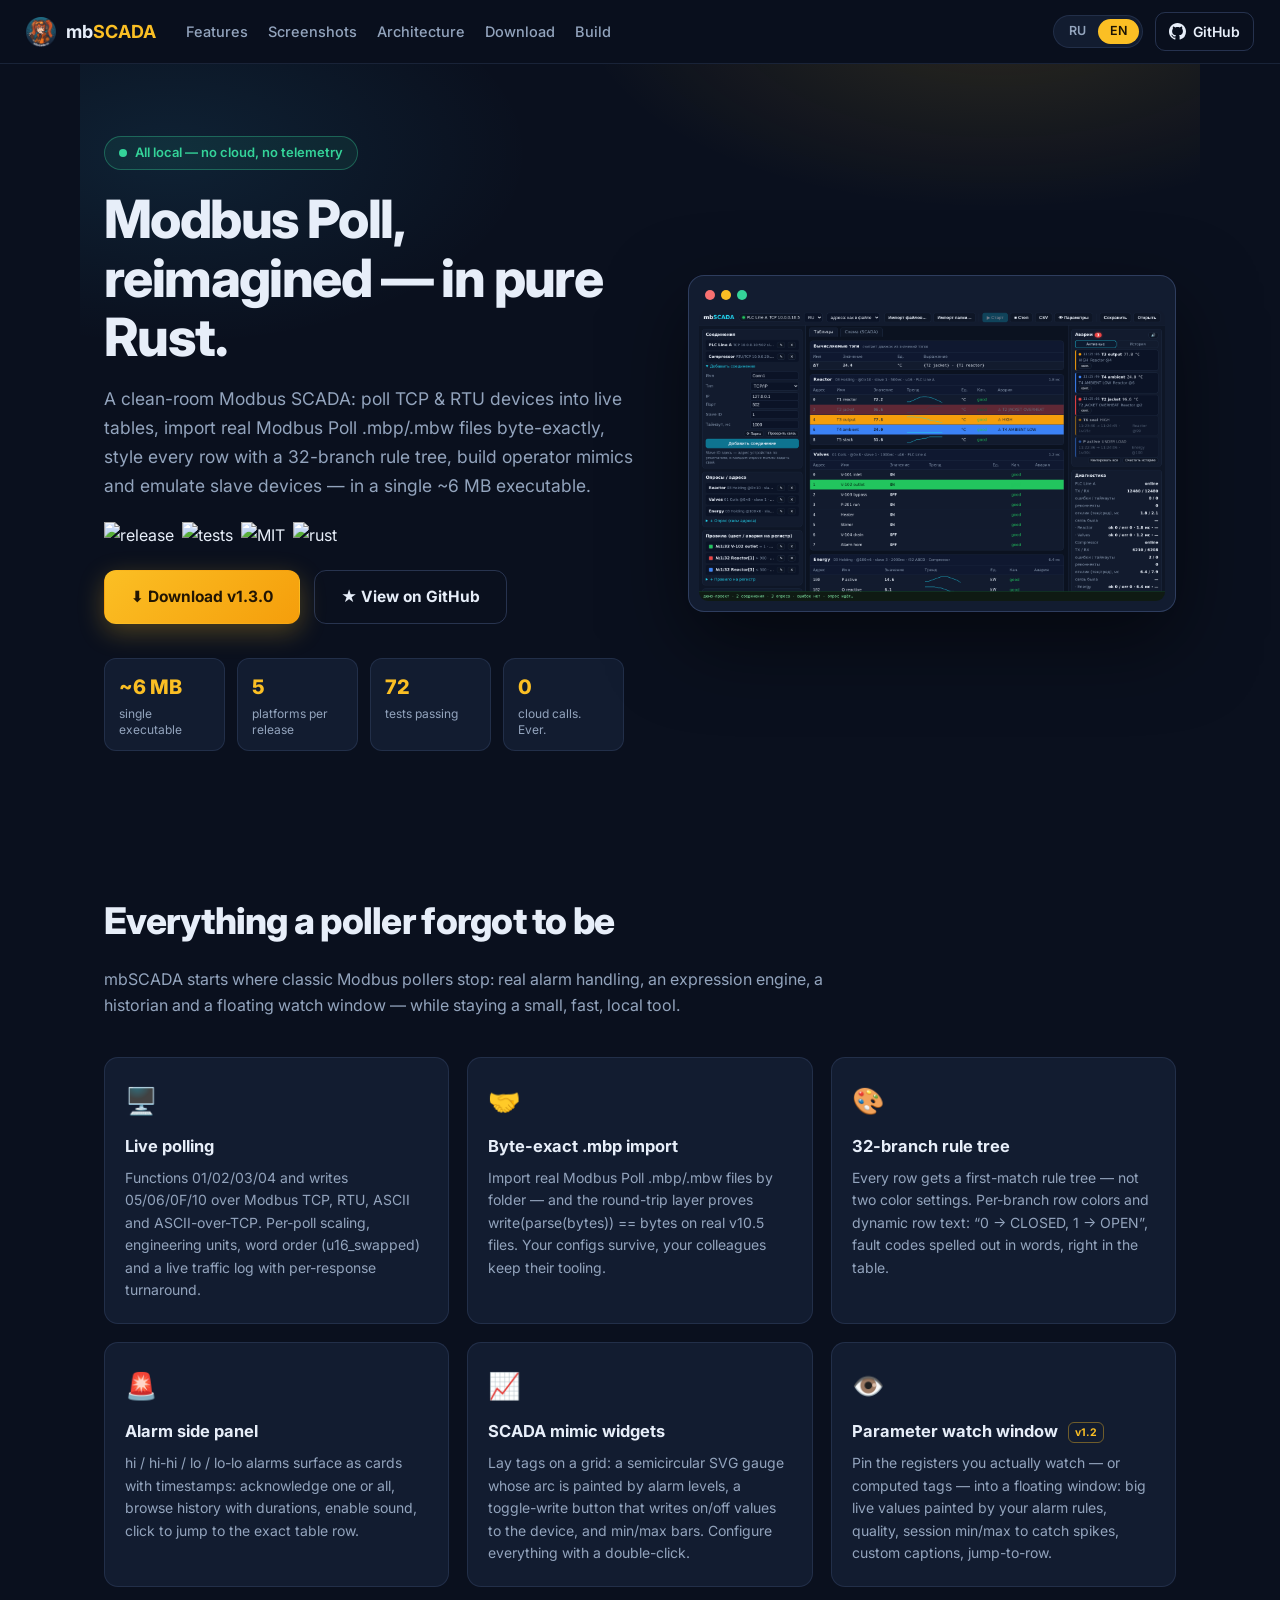
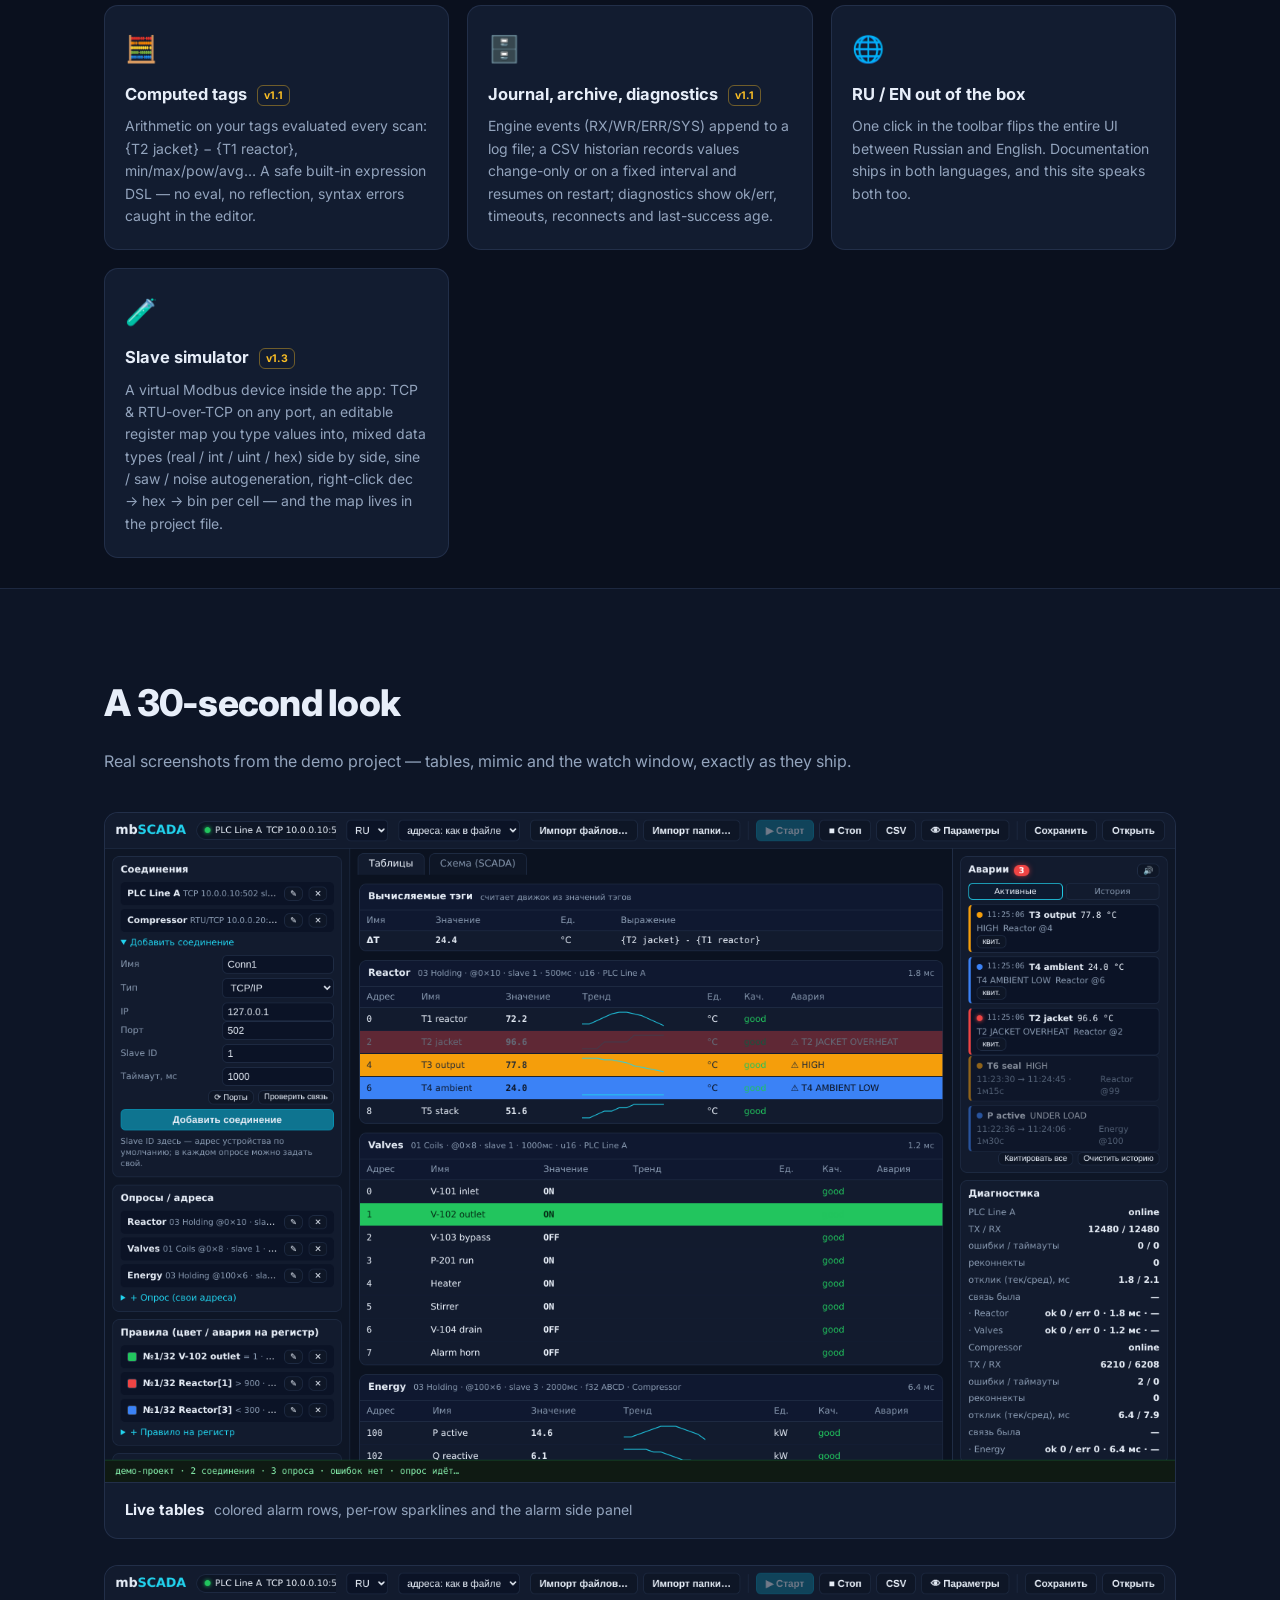
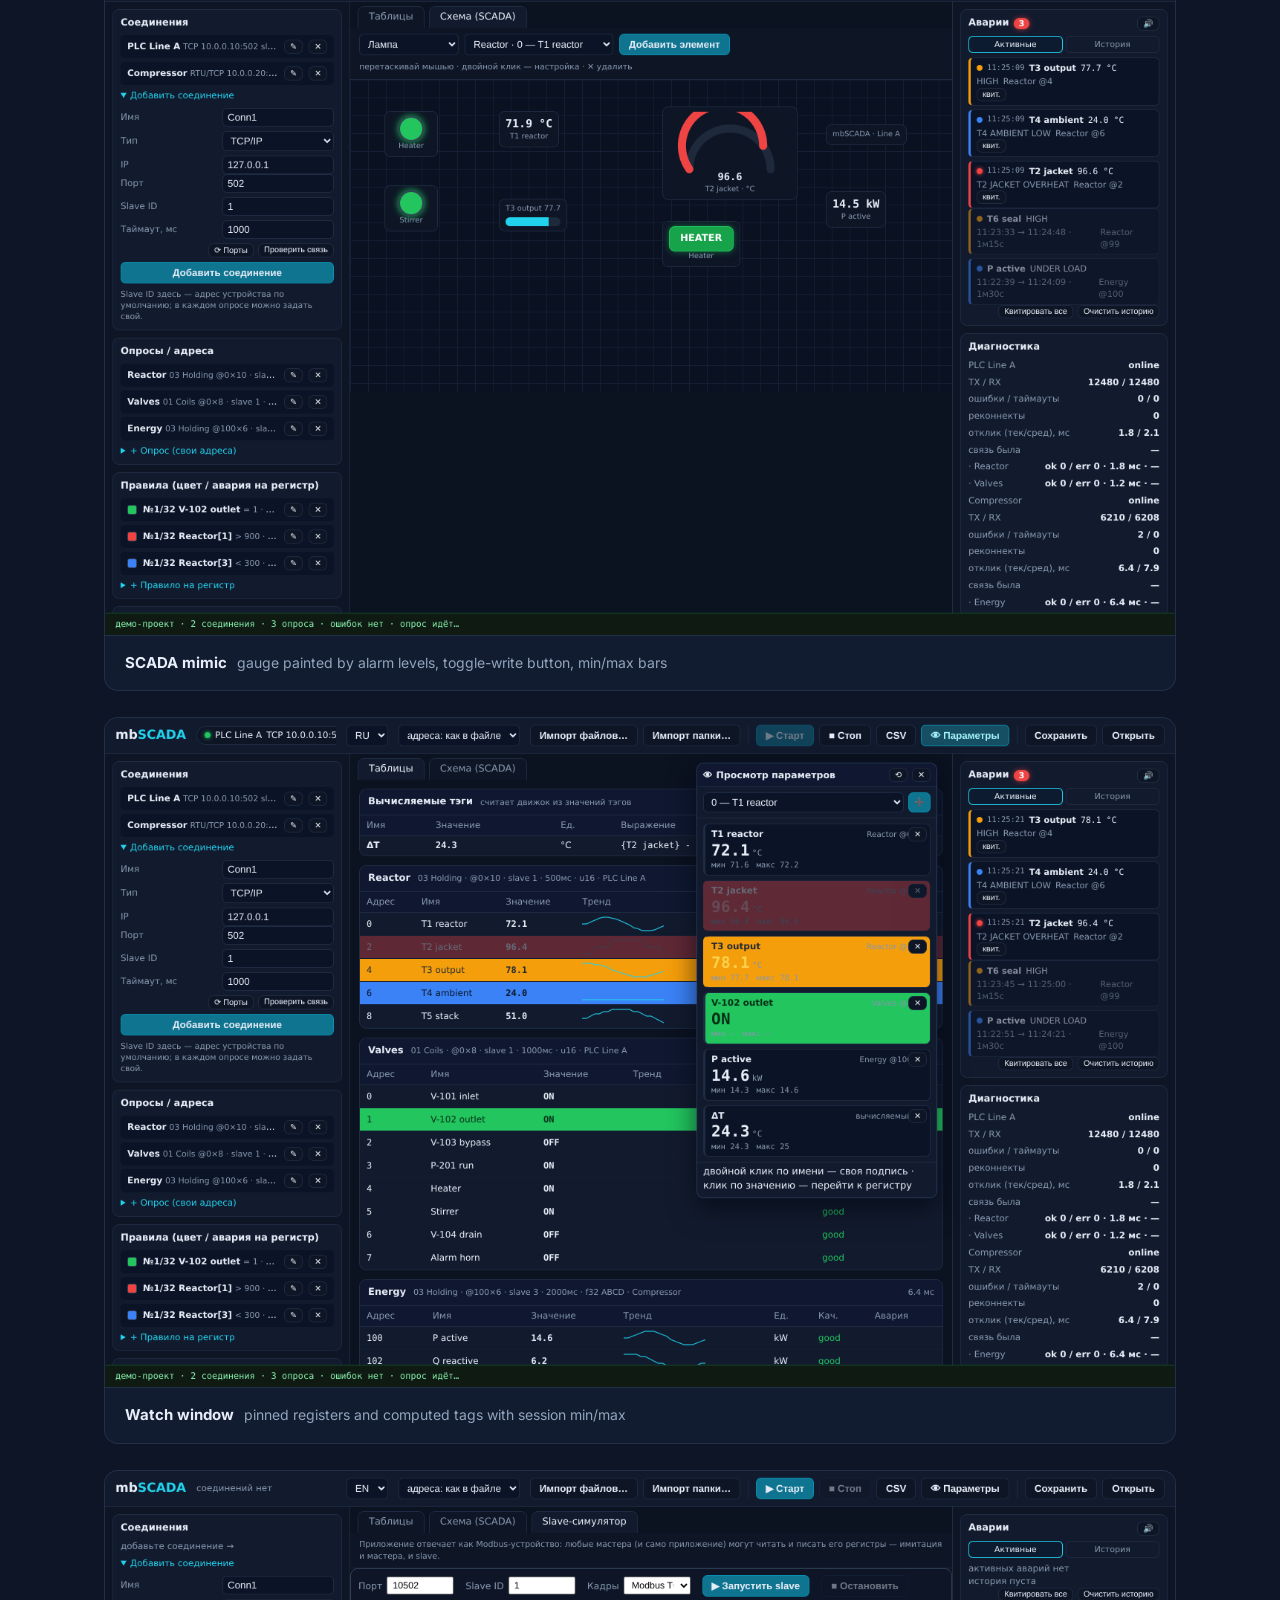
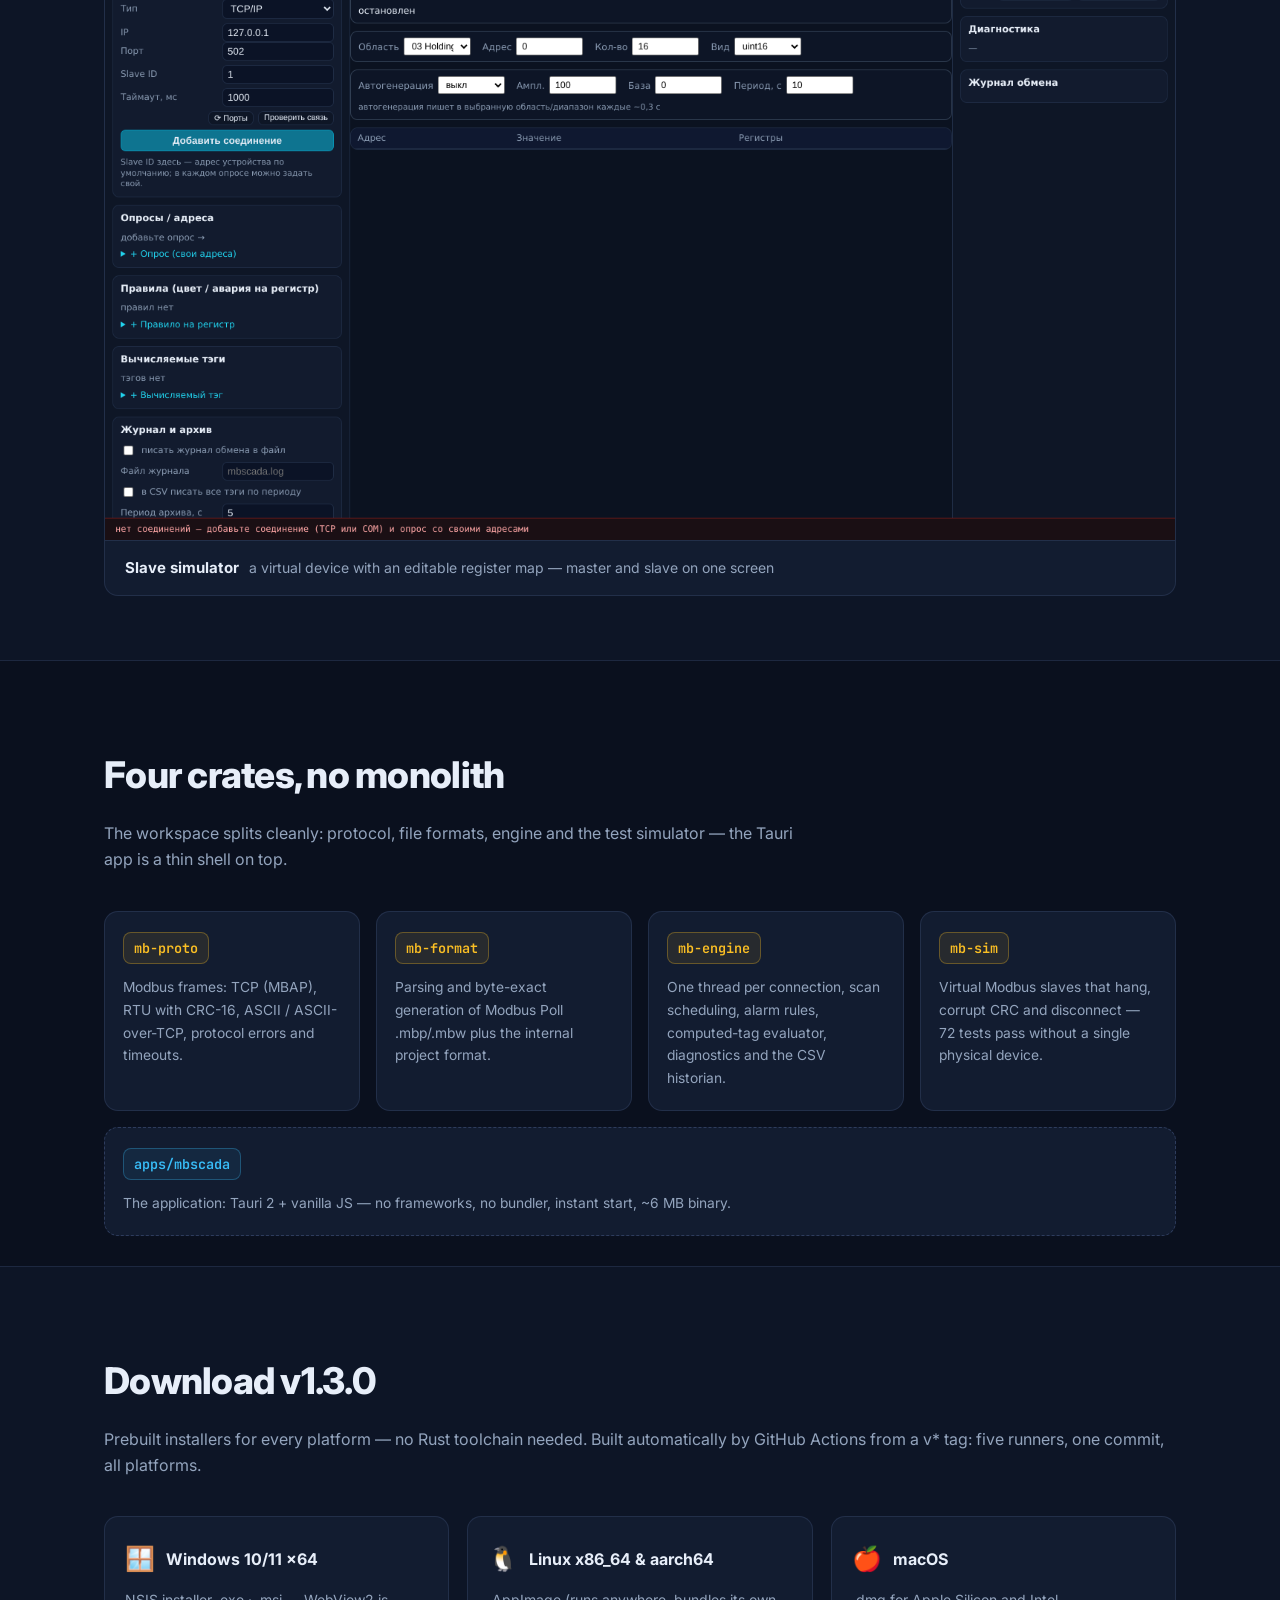
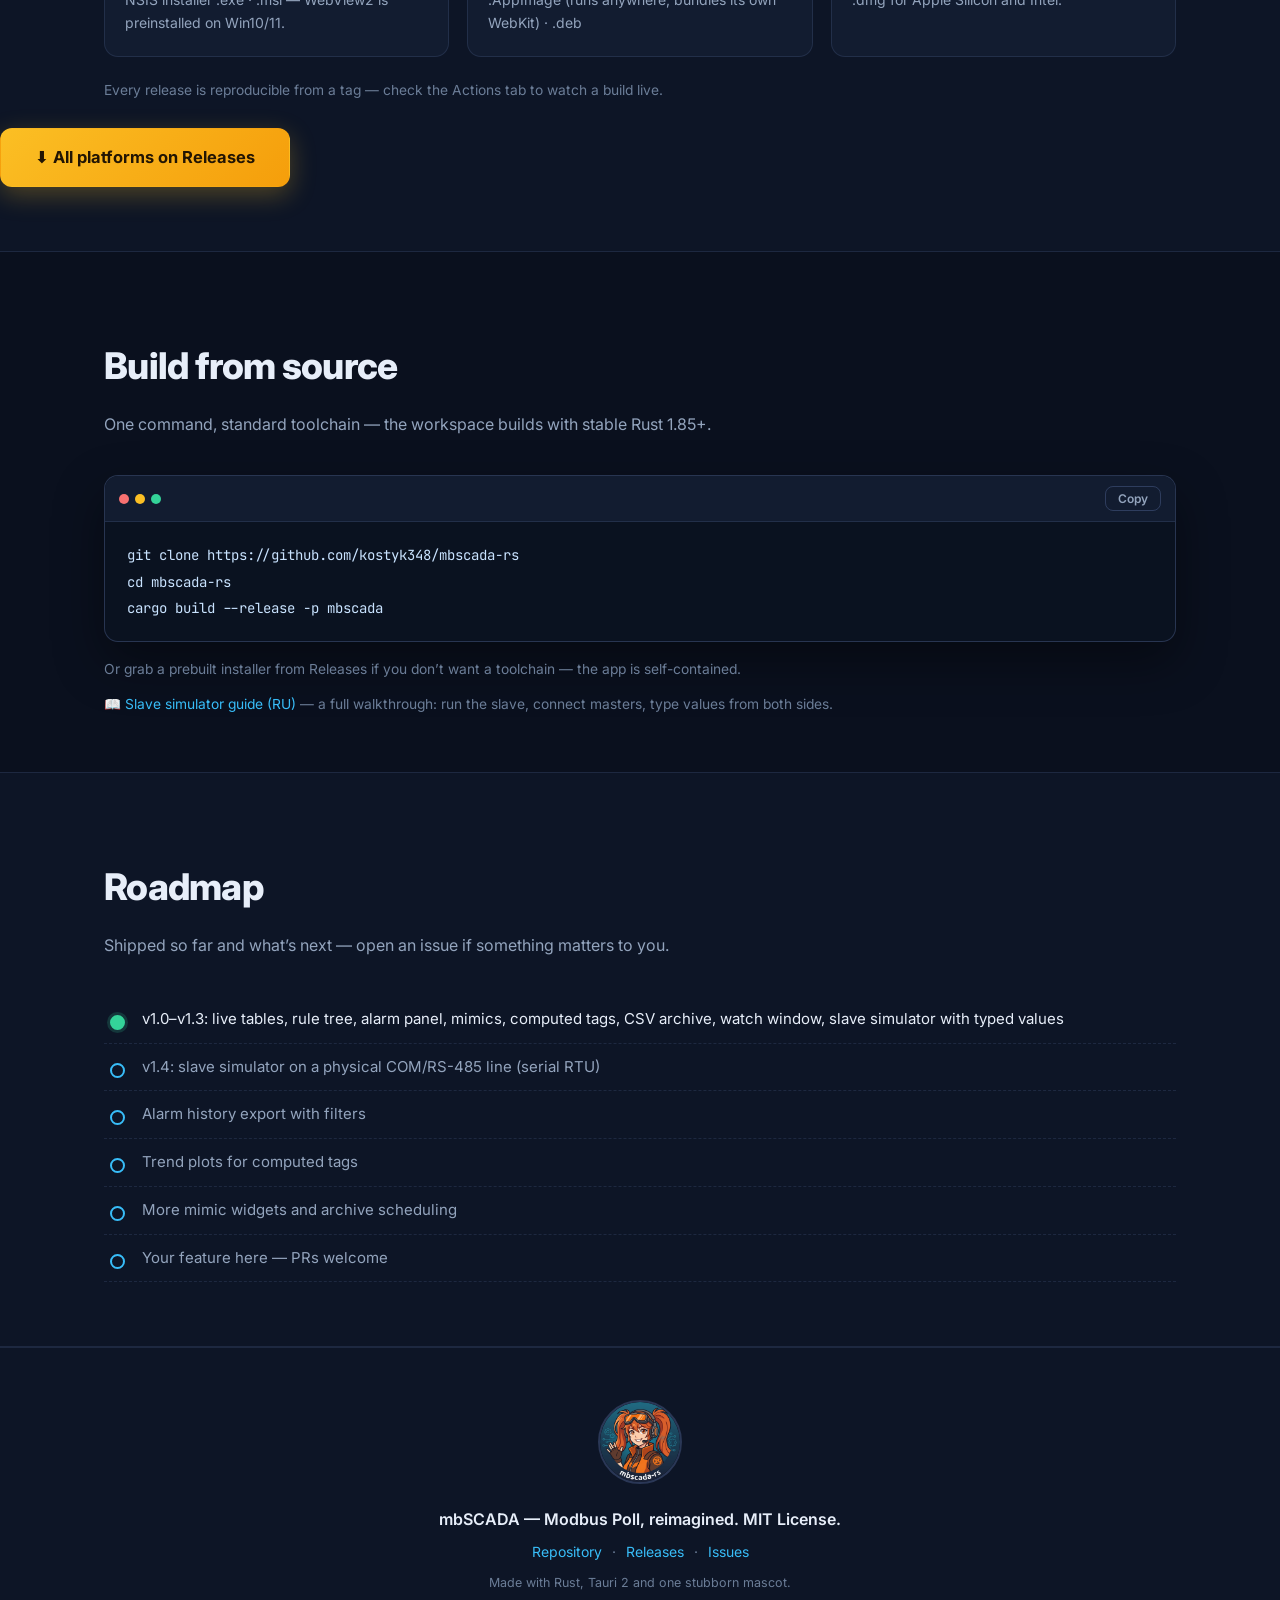
==== commit fb77a499: "feat(sim+app): slave simulator on a physical serial line (Modbus RTU, COM/RS-485)" ====
--- a/docs/index.html
+++ b/docs/index.html
@@ -170,6 +170,7 @@
   <ul class="road">
     <li class="done" data-i18n="r0"></li>
     <li data-i18n="r1"></li>
+    <li data-i18n="r1b"></li>
     <li data-i18n="r2"></li>
     <li data-i18n="r3"></li>
     <li data-i18n="r4"></li>
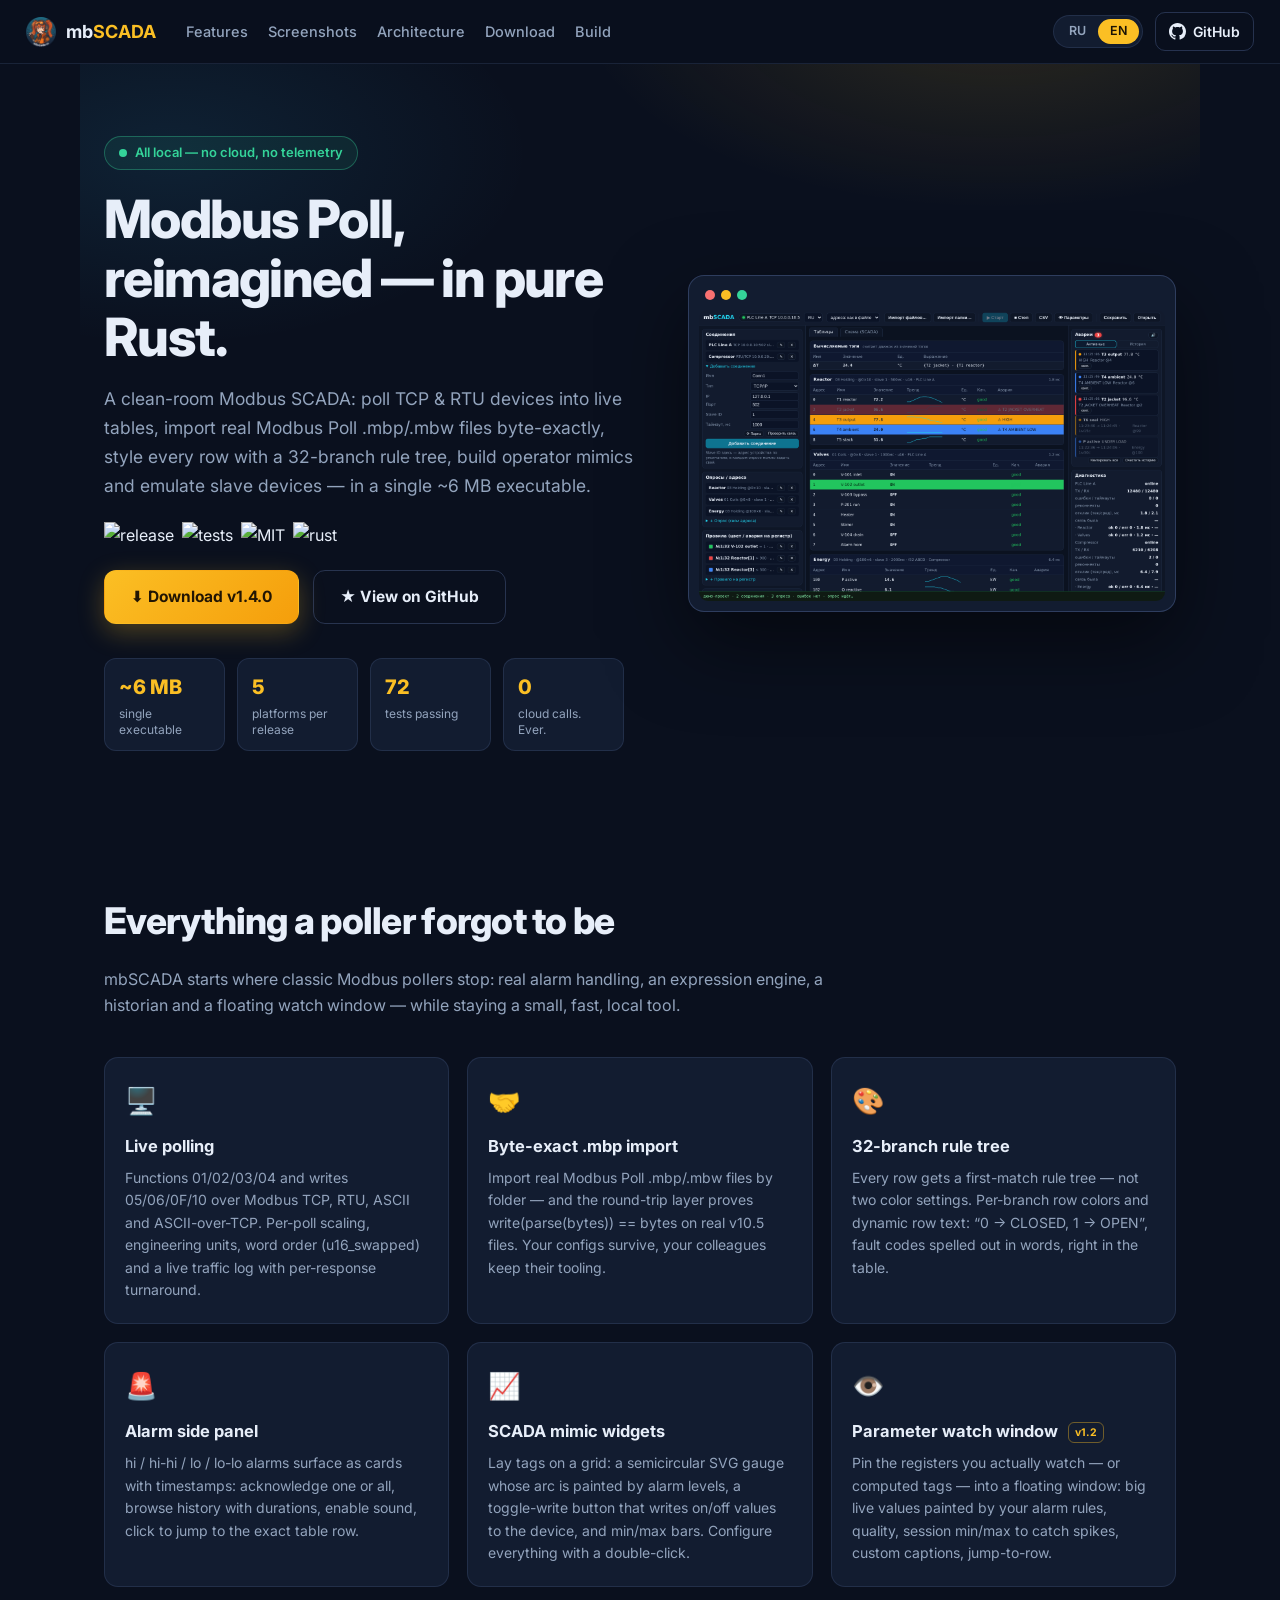
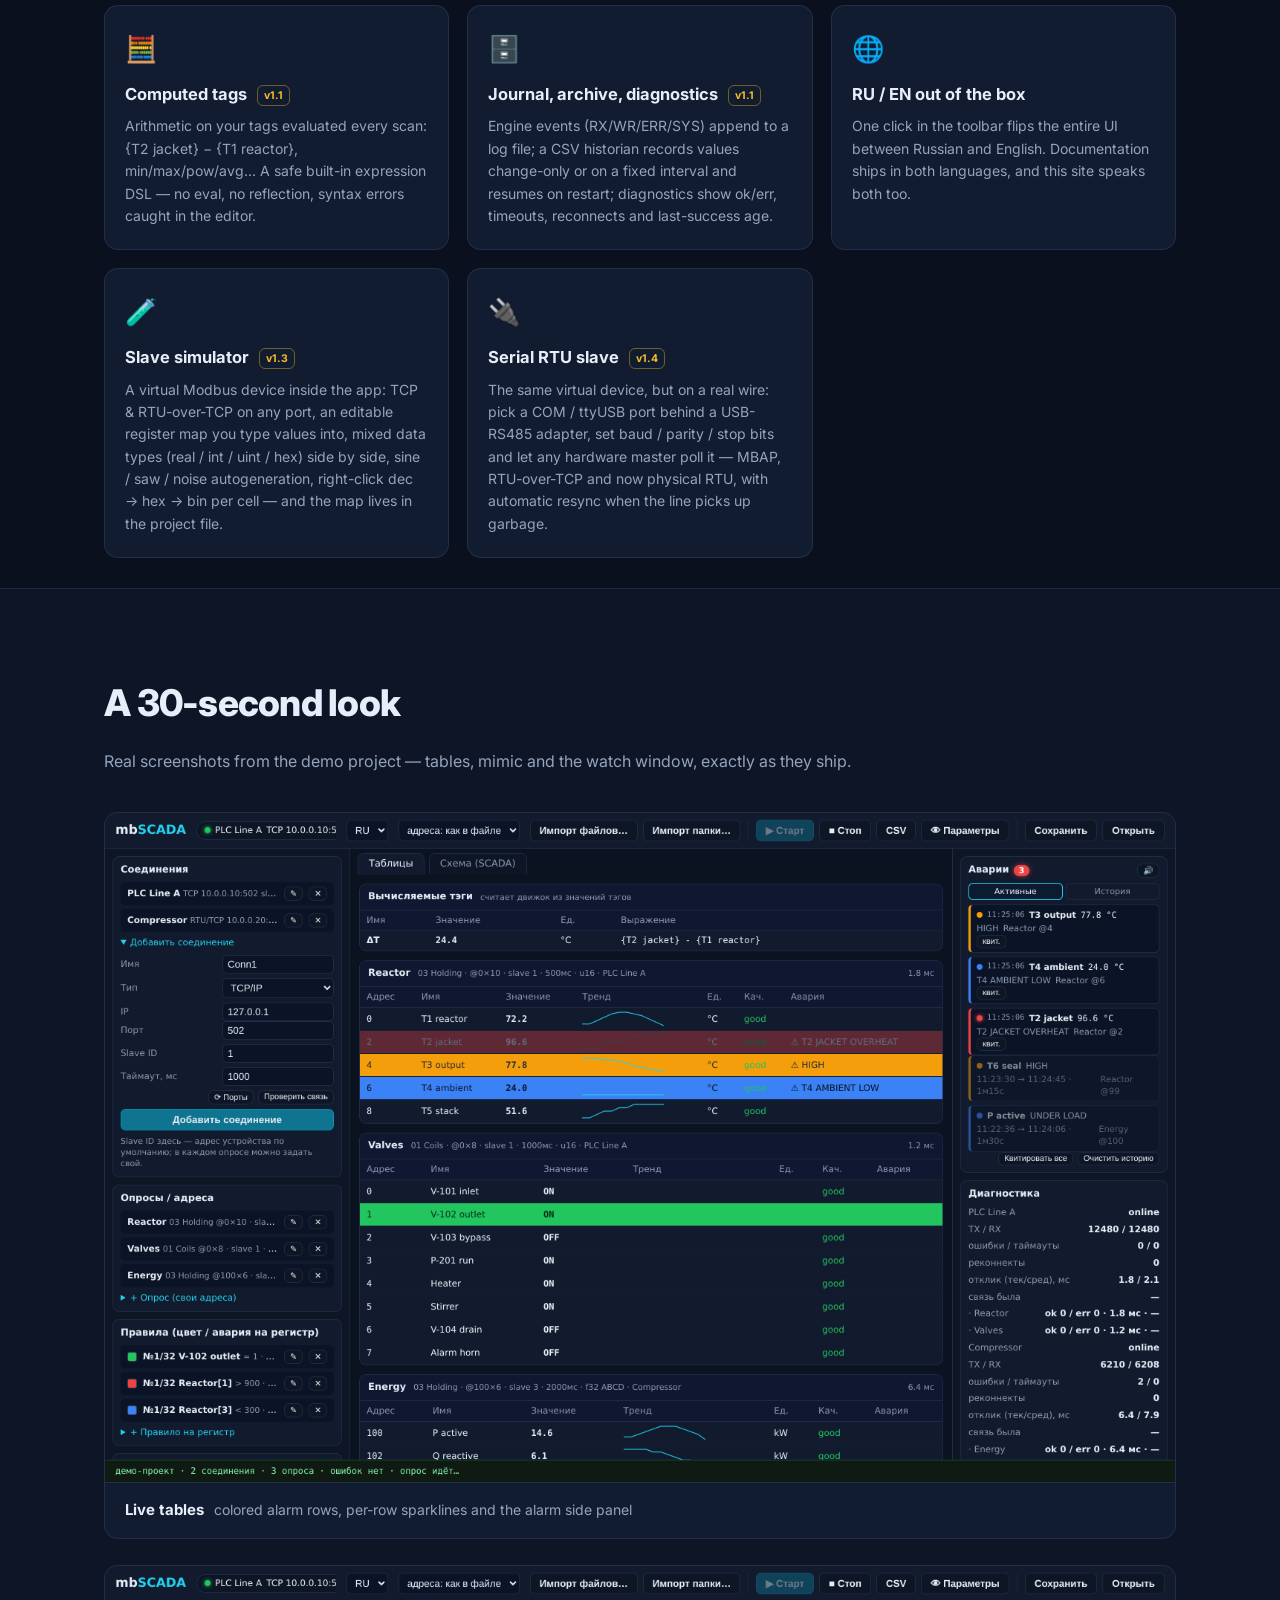
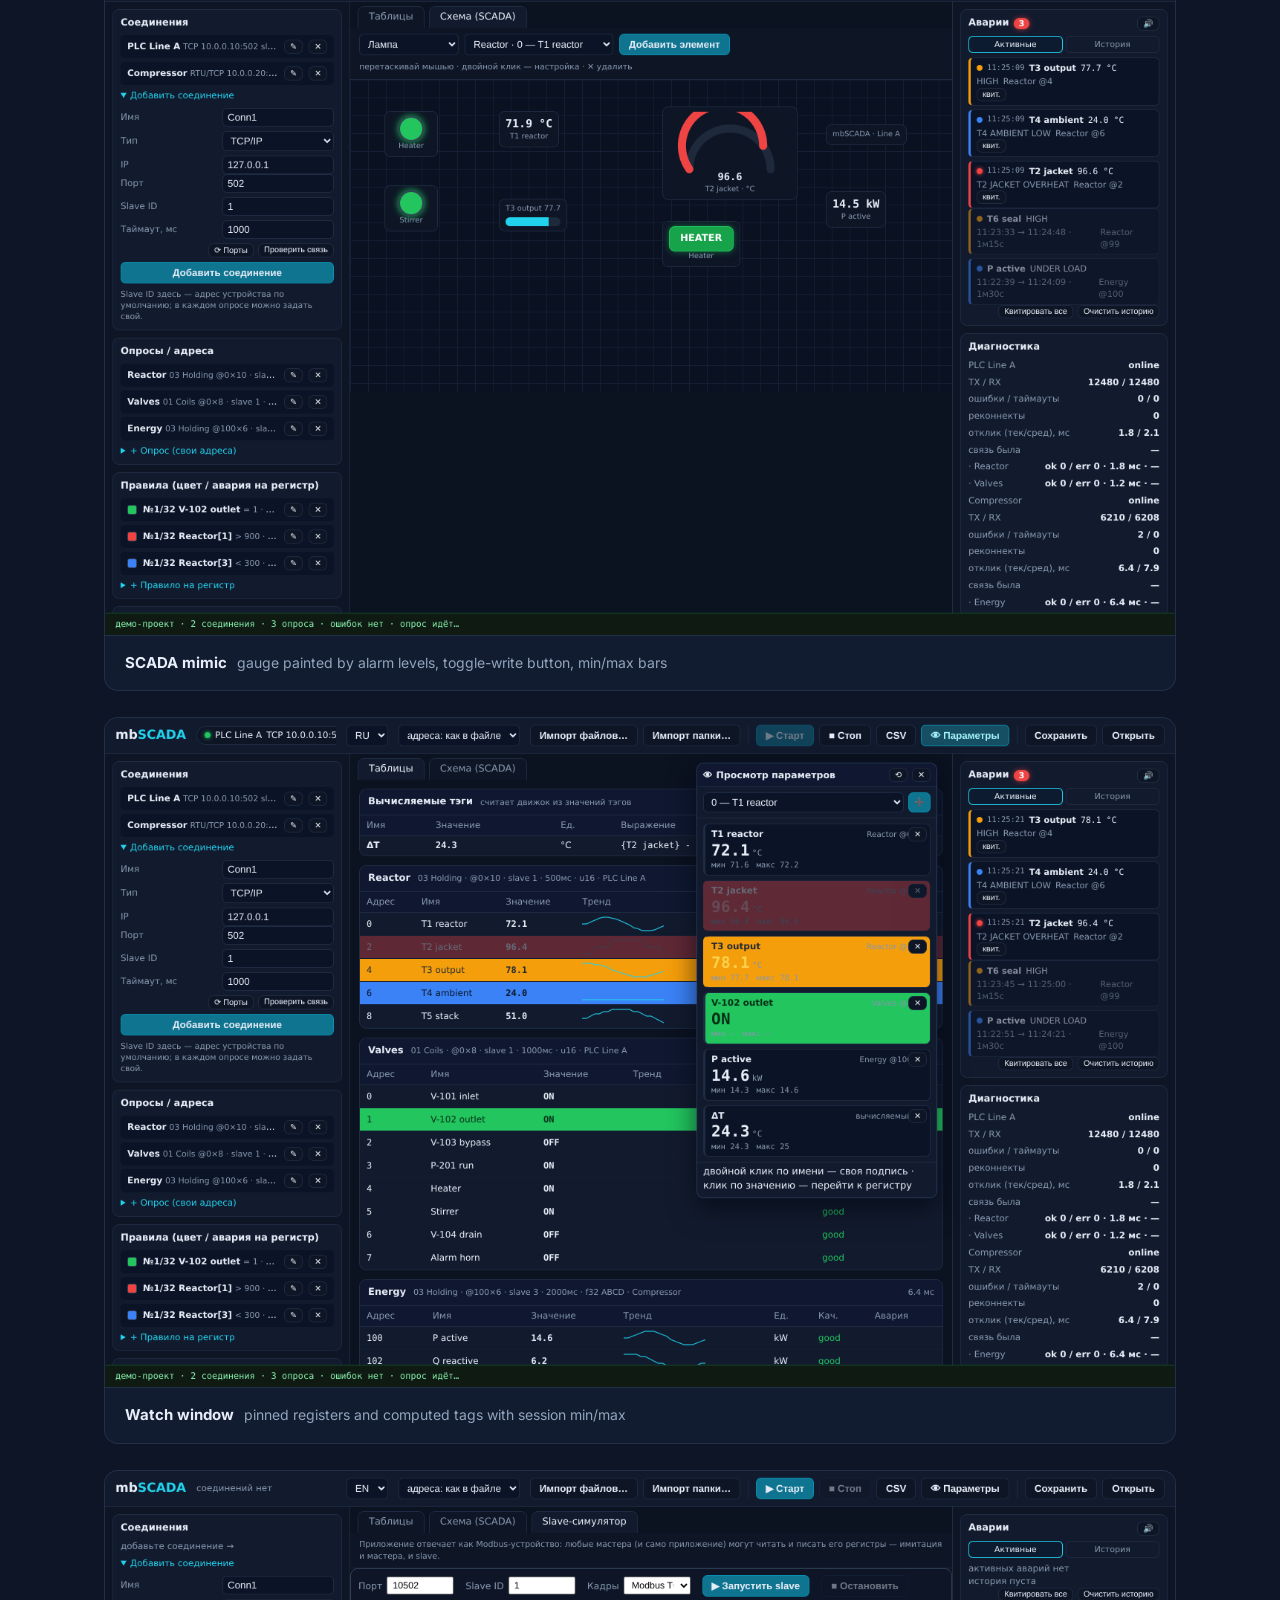
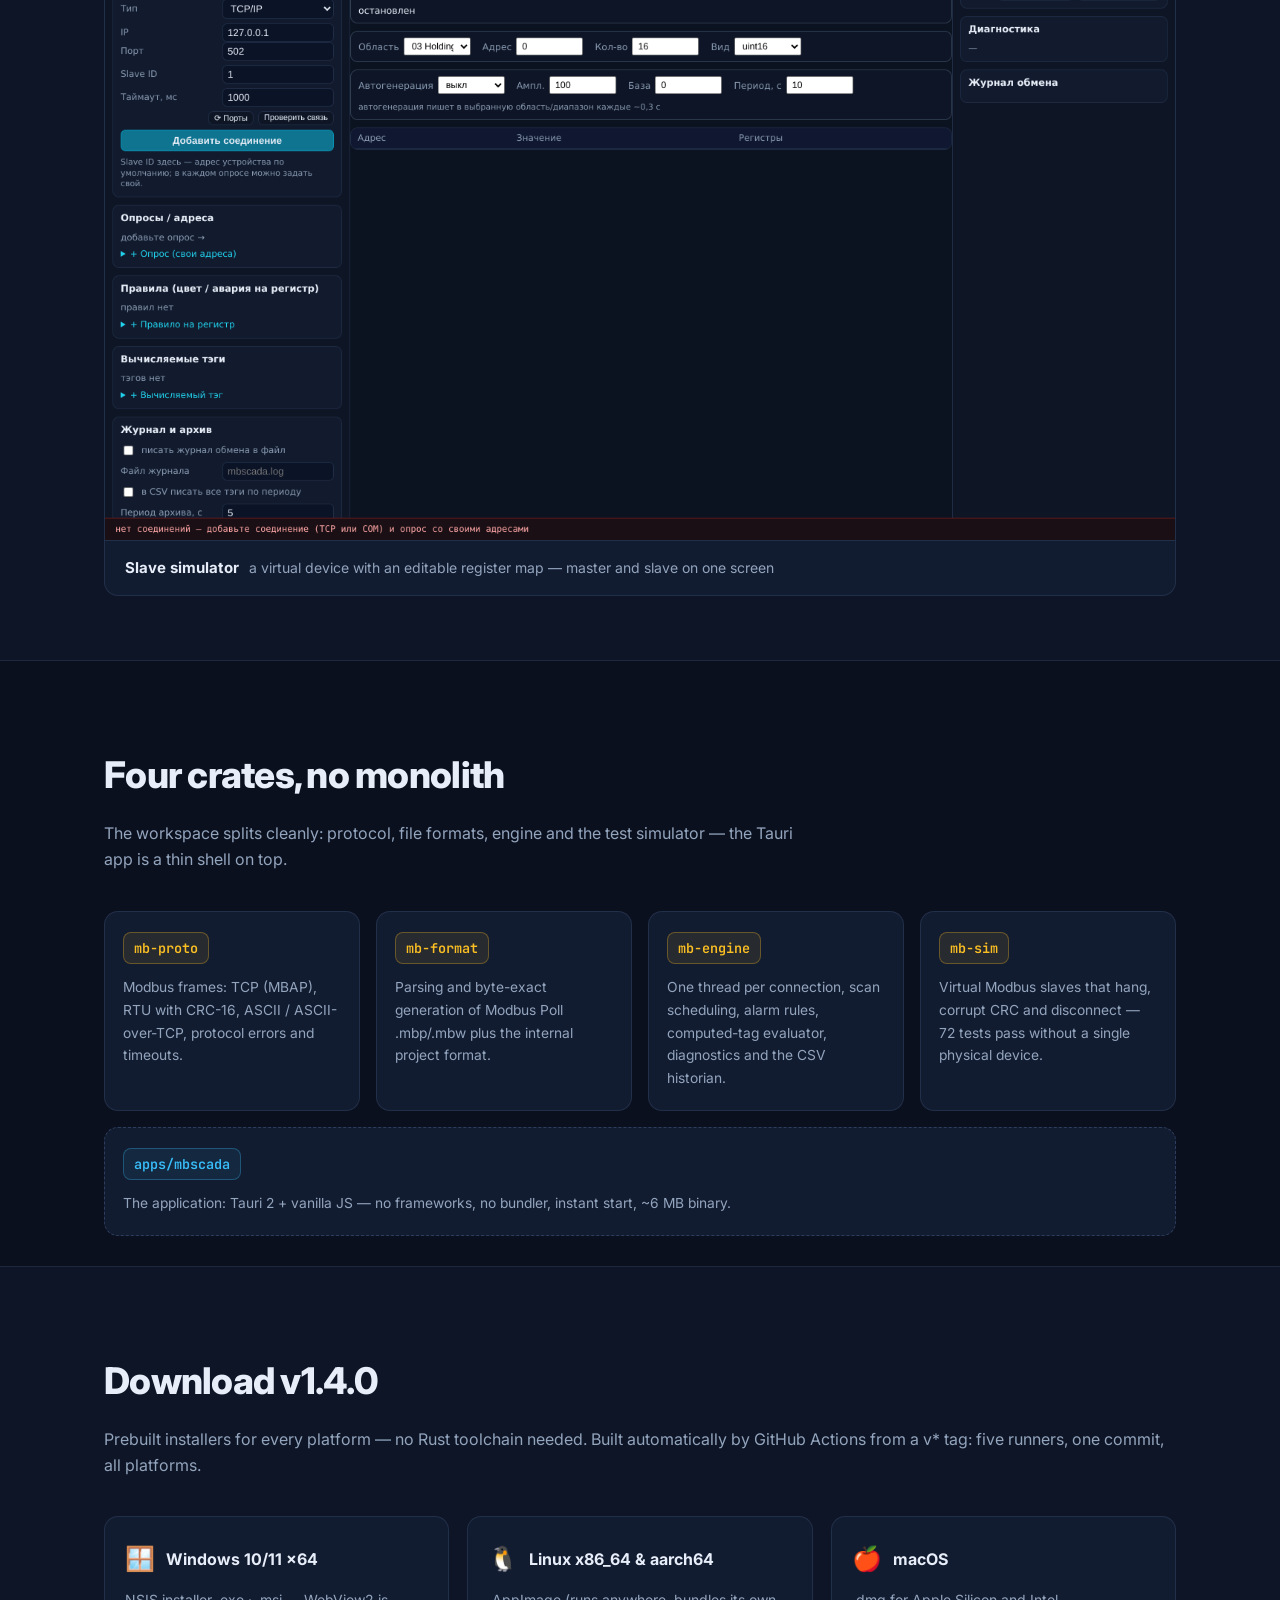
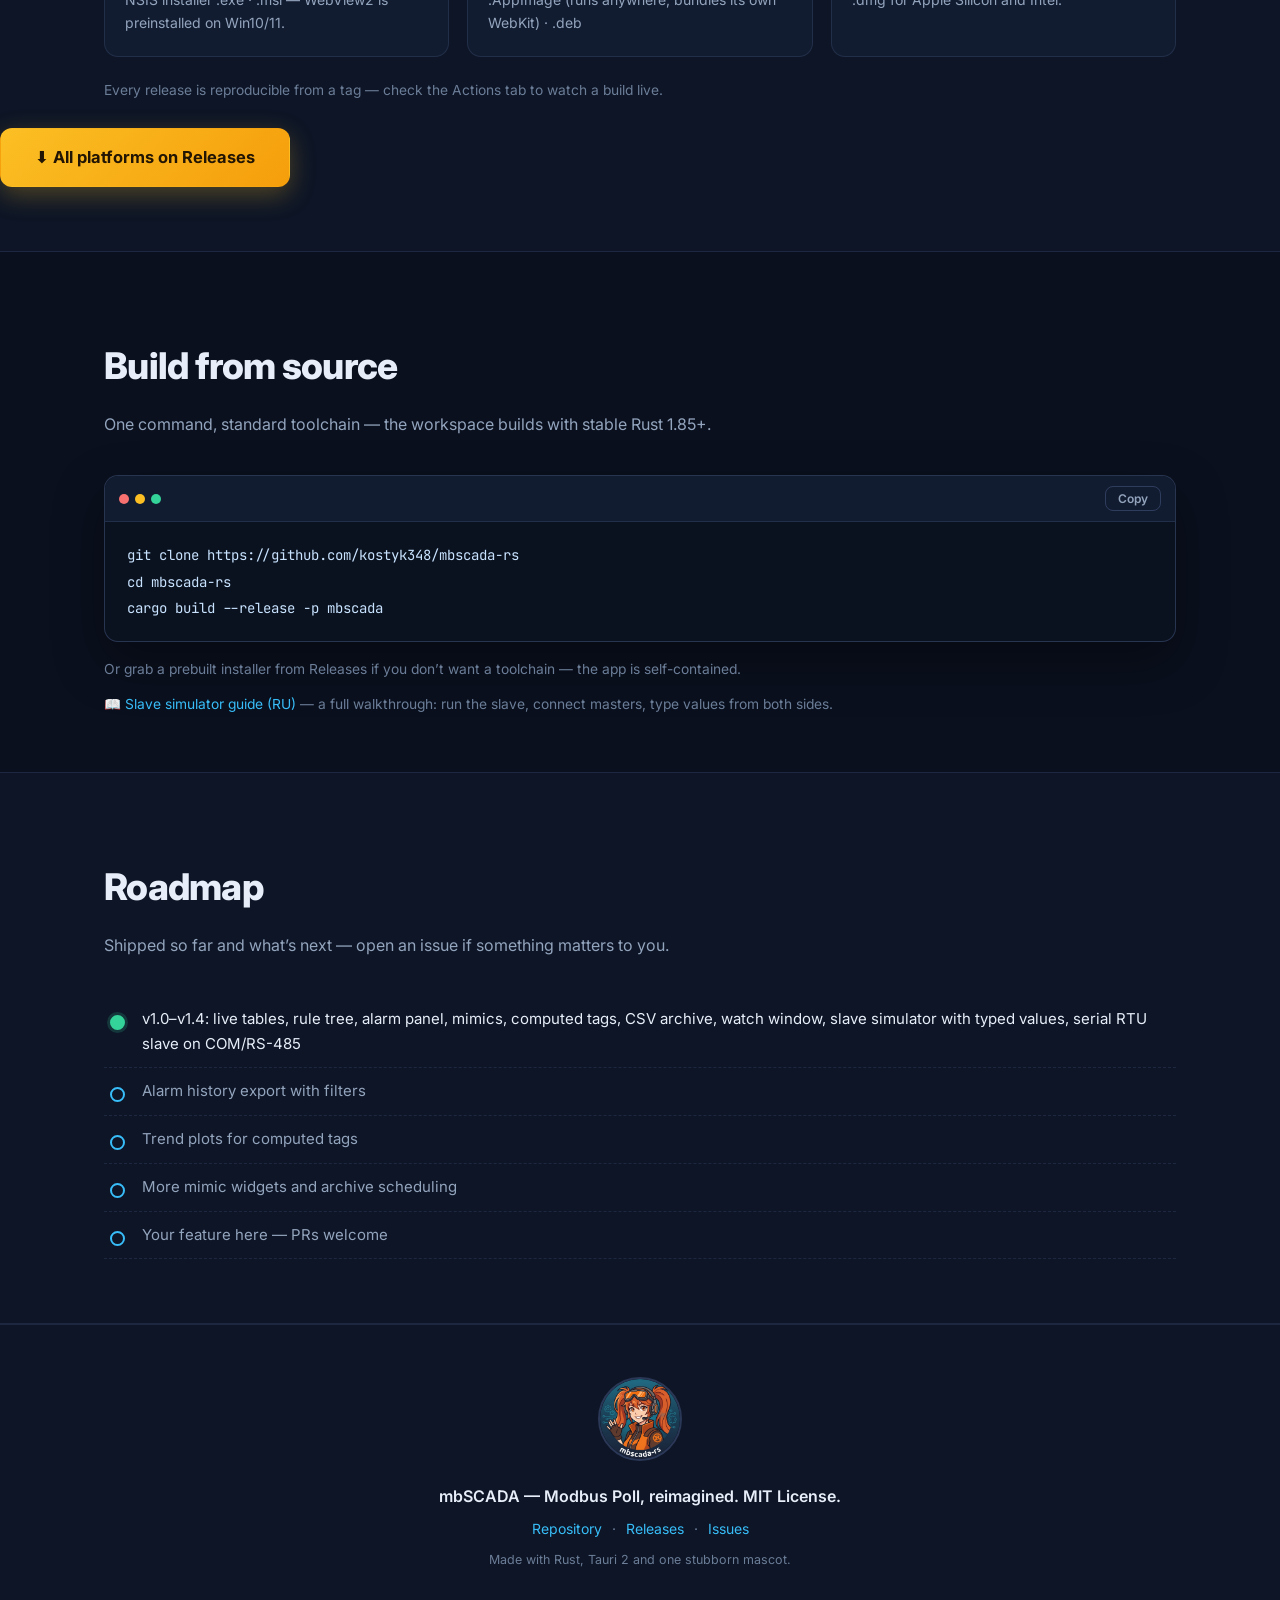
==== commit 008227dd: "docs(site): landing to v1.4.0 — serial RTU slave feature card, roadmap shipped" ====
--- a/docs/index.html
+++ b/docs/index.html
@@ -87,6 +87,7 @@
     <article><div class="ico">🗄️</div><h3 data-i18n="f8.t"></h3><p data-i18n="f8.d"></p></article>
     <article><div class="ico">🌐</div><h3 data-i18n="f9.t"></h3><p data-i18n="f9.d"></p></article>
     <article><div class="ico">🧪</div><h3 data-i18n="f10.t"></h3><p data-i18n="f10.d"></p></article>
+    <article><div class="ico">🔌</div><h3 data-i18n="f11.t"></h3><p data-i18n="f11.d"></p></article>
   </div>
 </section>
 
@@ -169,7 +170,6 @@
   <p class="lead" data-i18n="sec.r.lead"></p>
   <ul class="road">
     <li class="done" data-i18n="r0"></li>
-    <li data-i18n="r1"></li>
     <li data-i18n="r1b"></li>
     <li data-i18n="r2"></li>
     <li data-i18n="r3"></li>
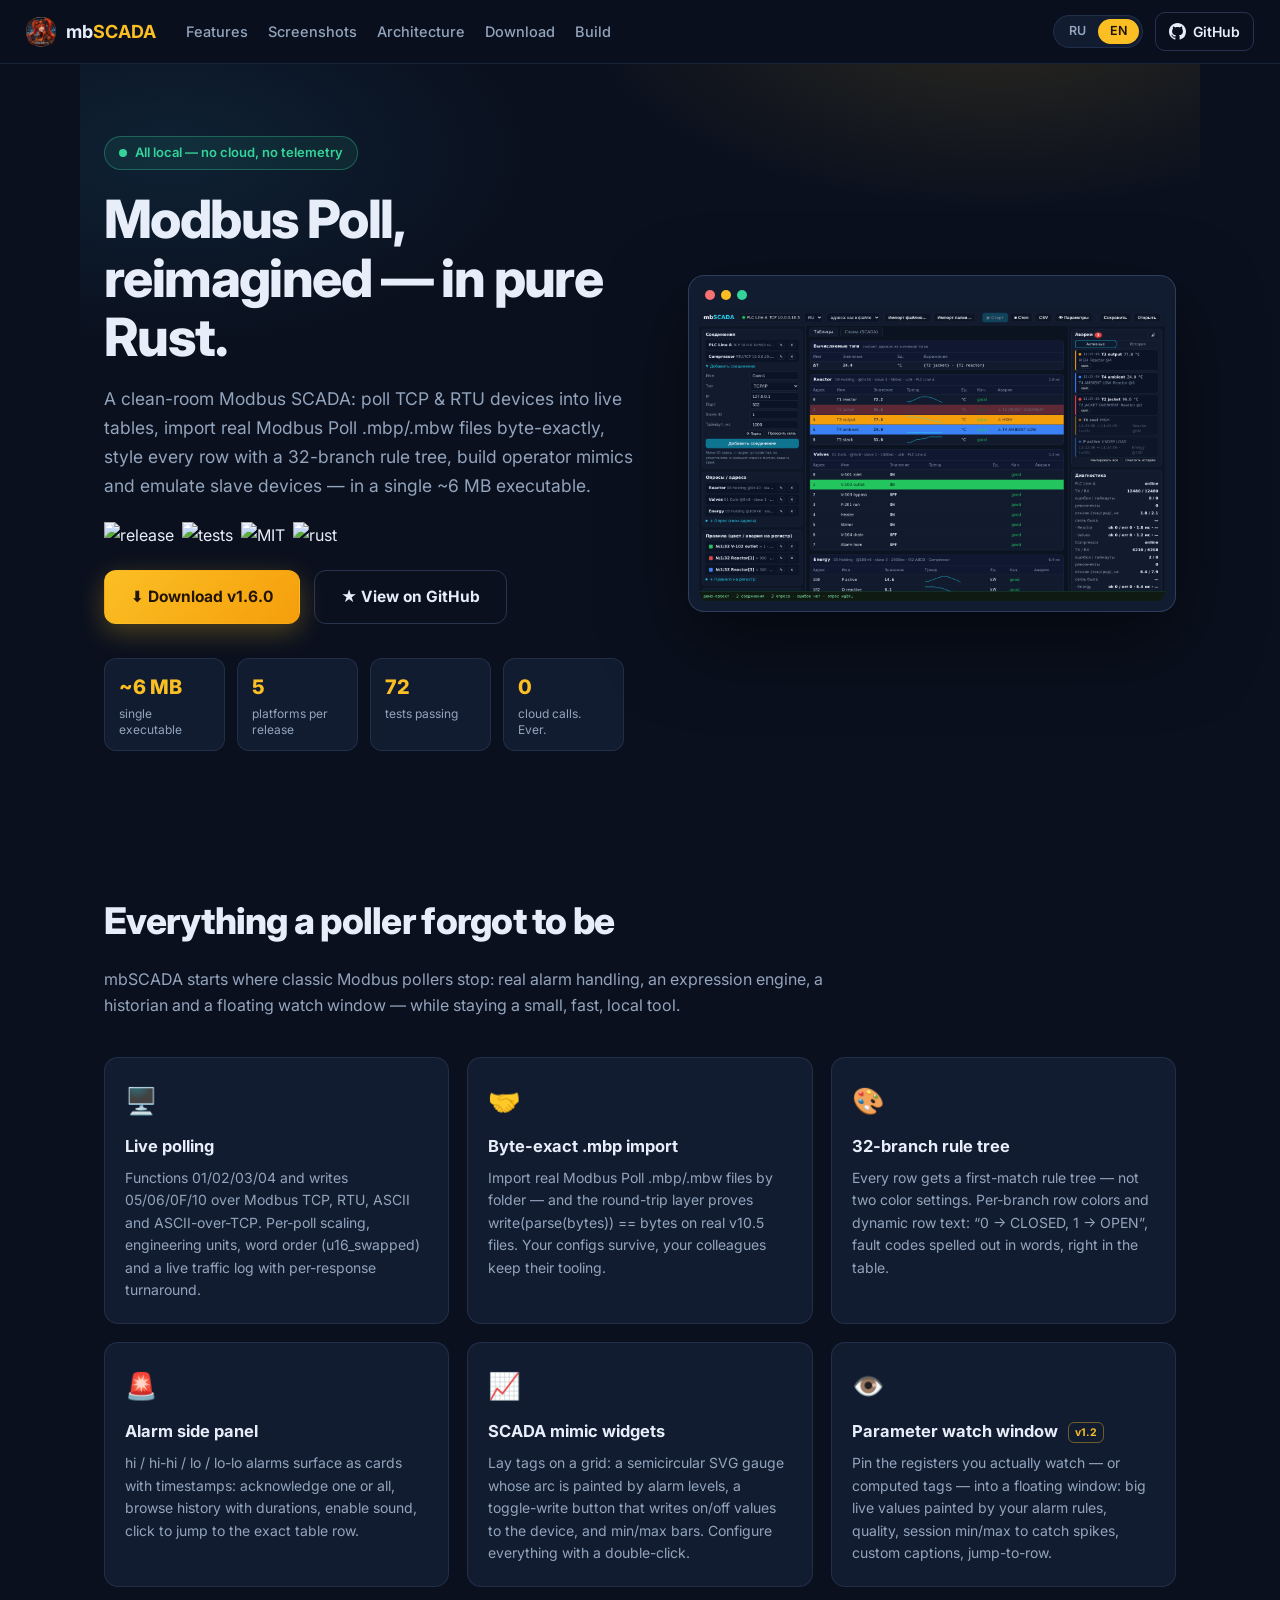
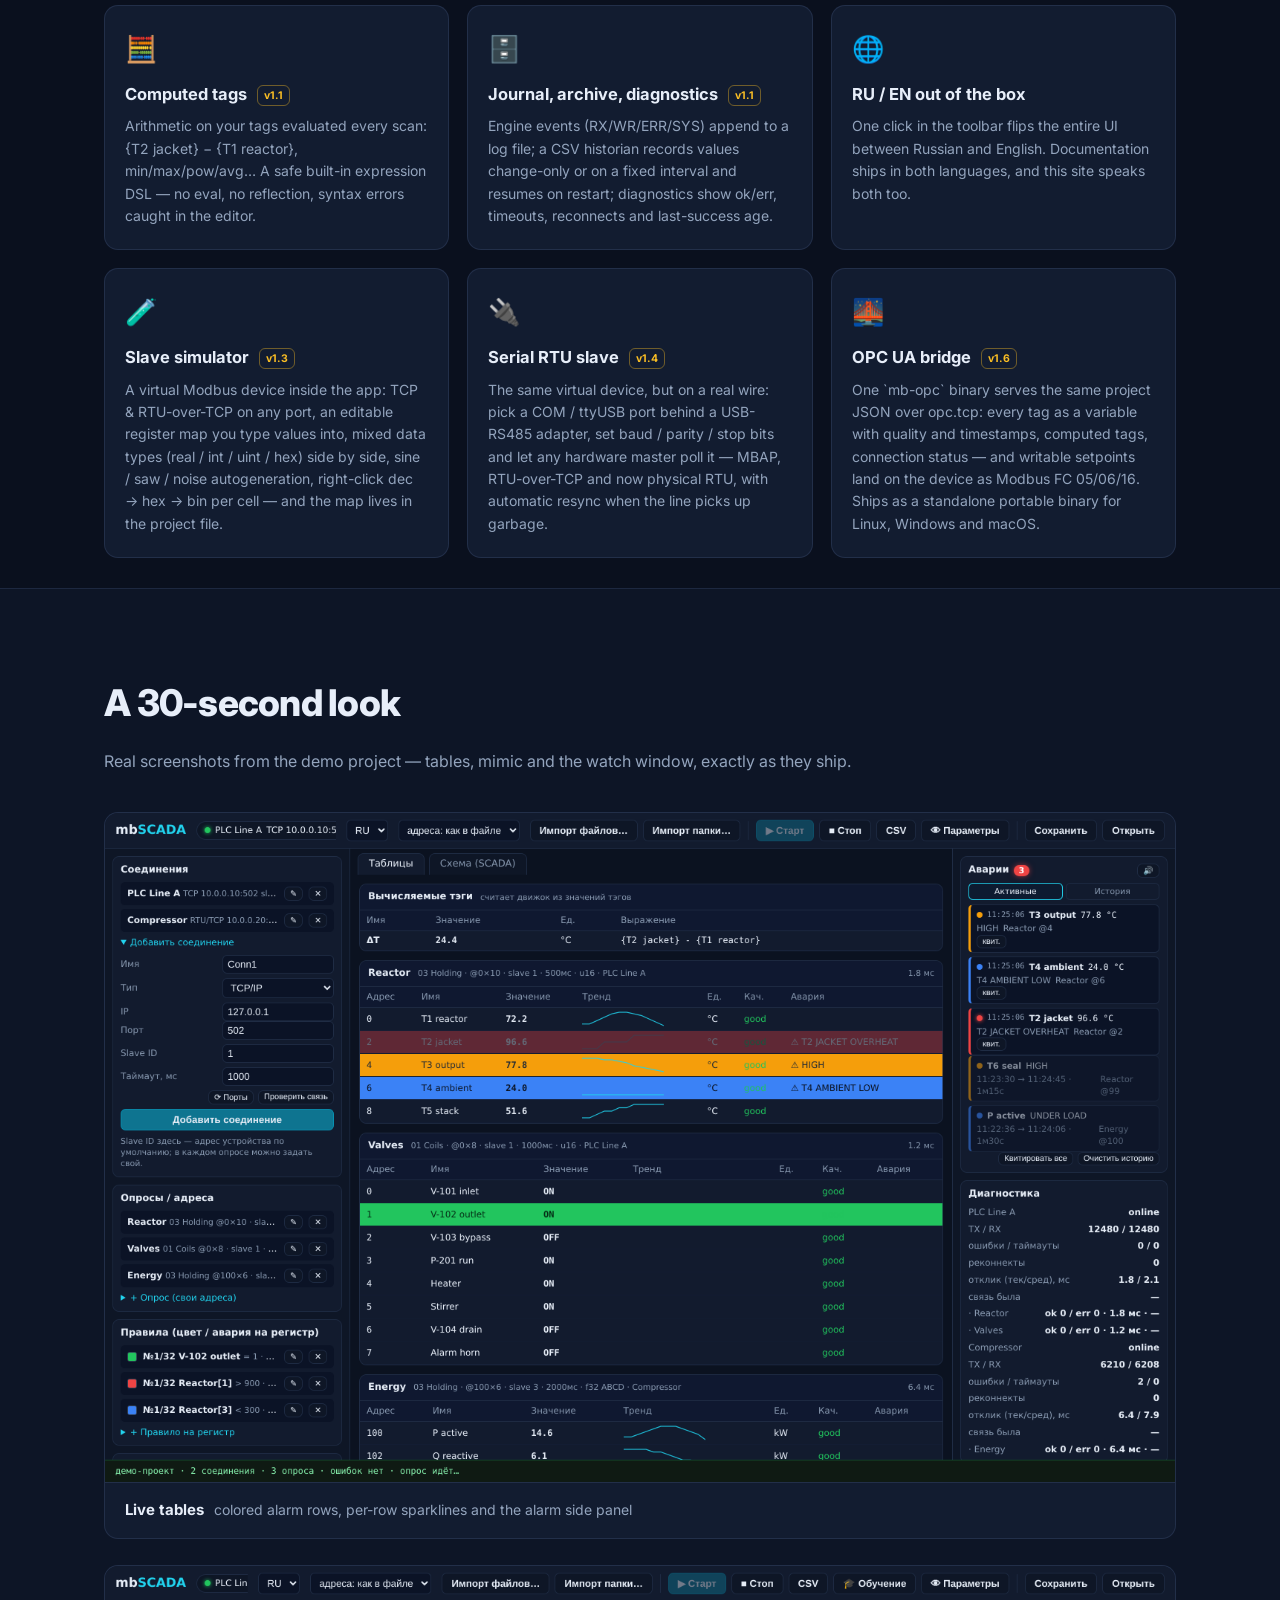
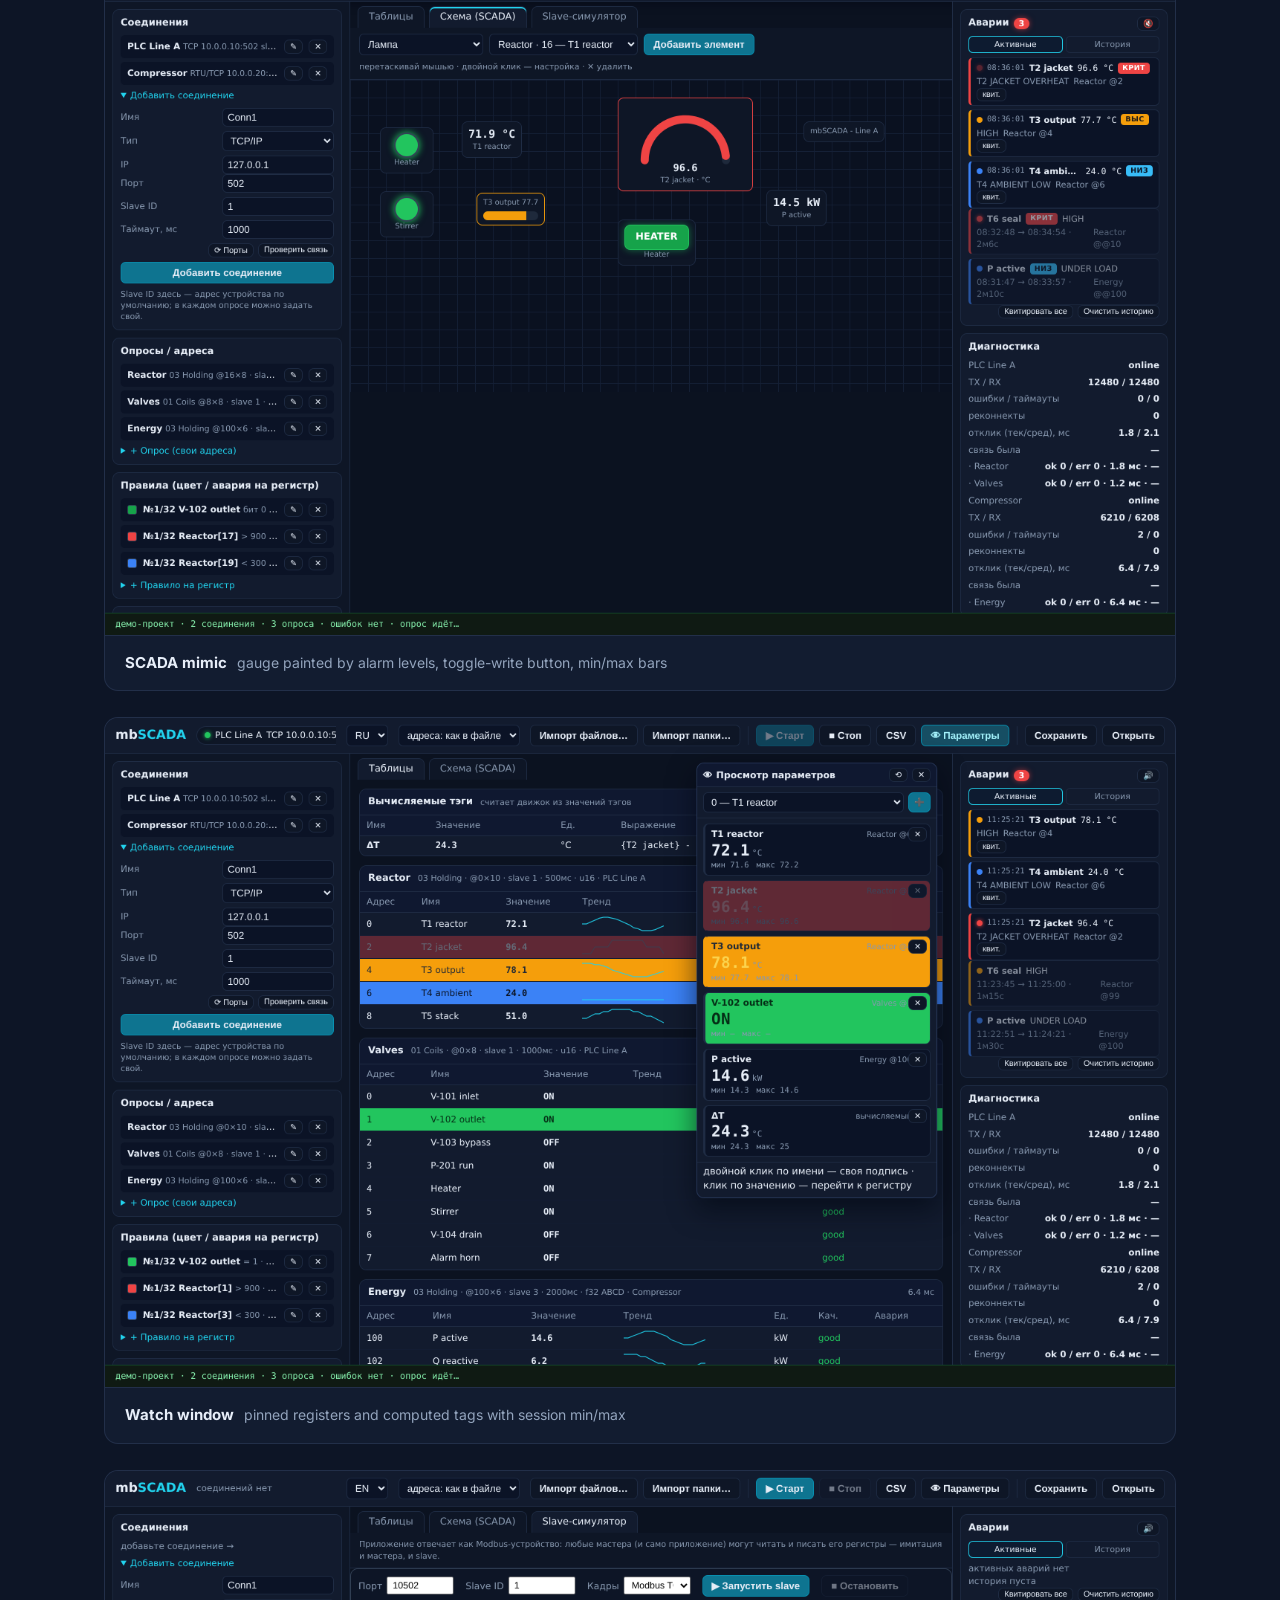
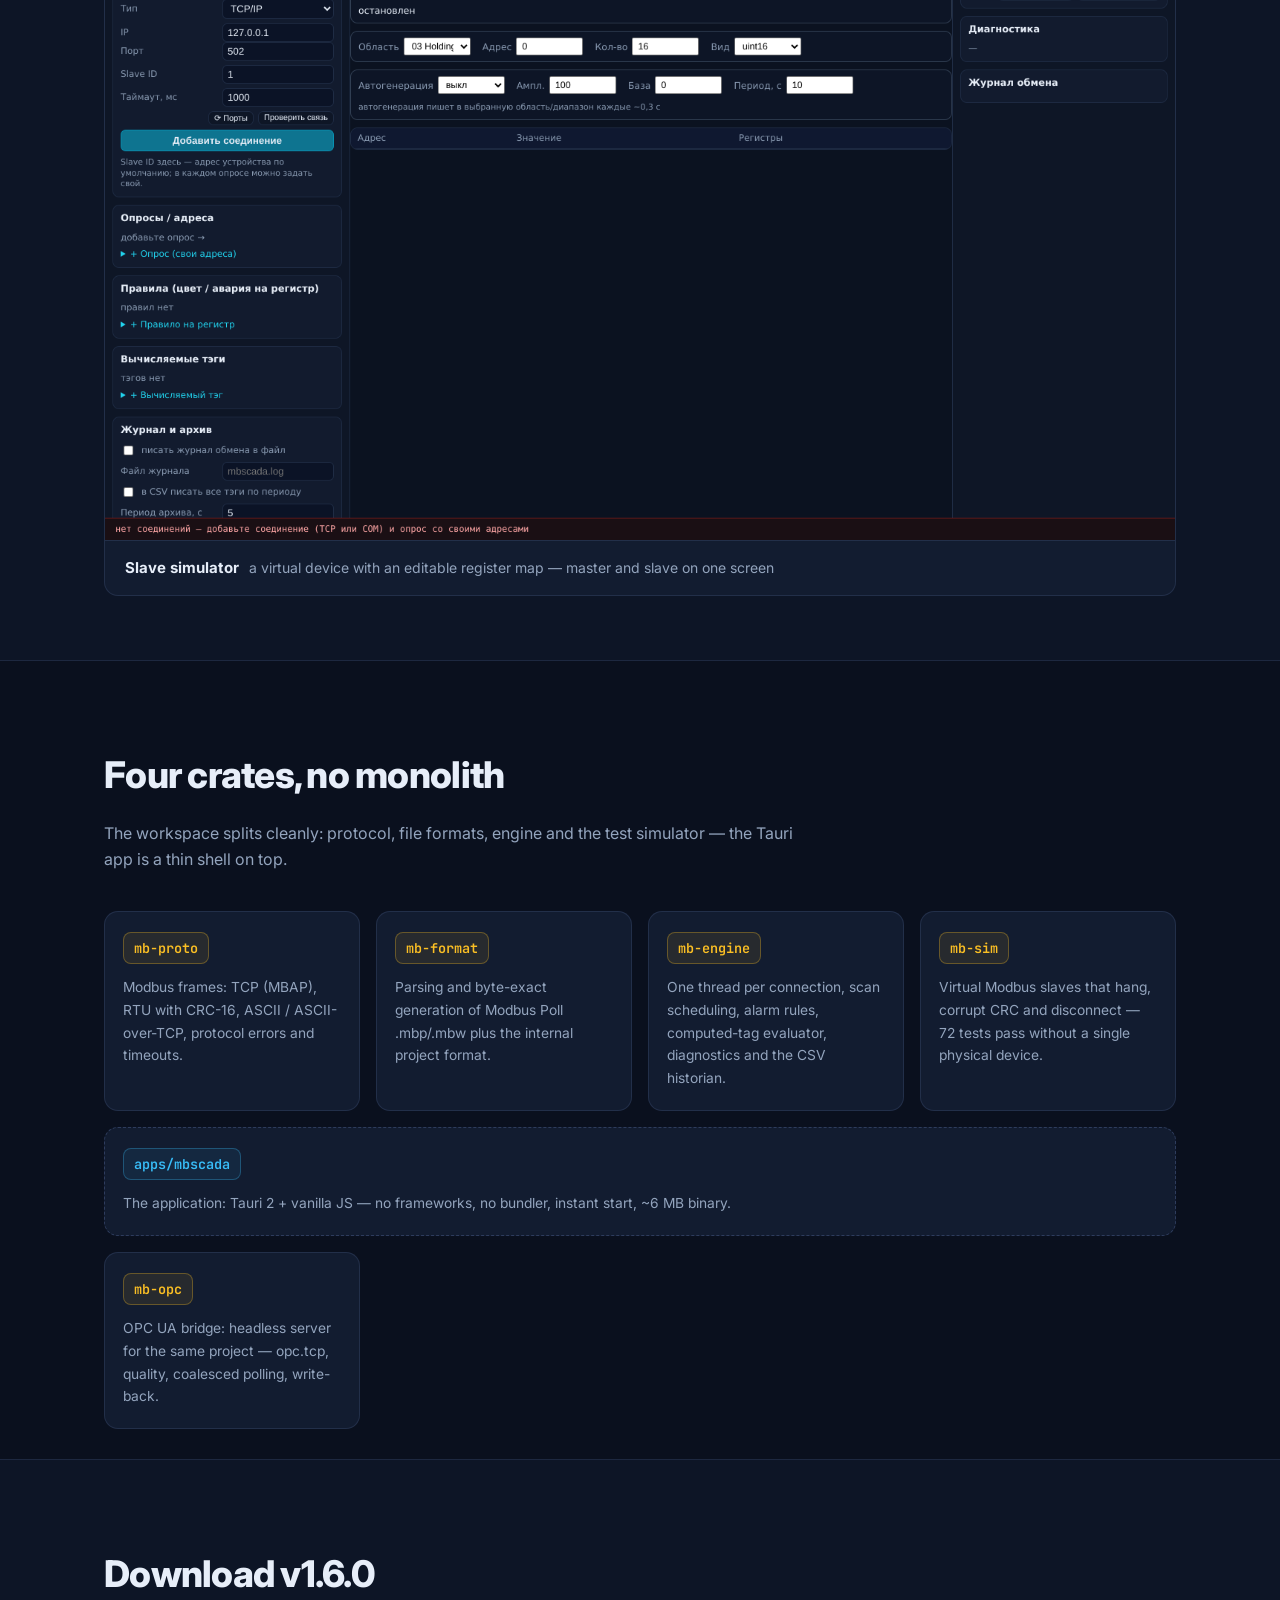
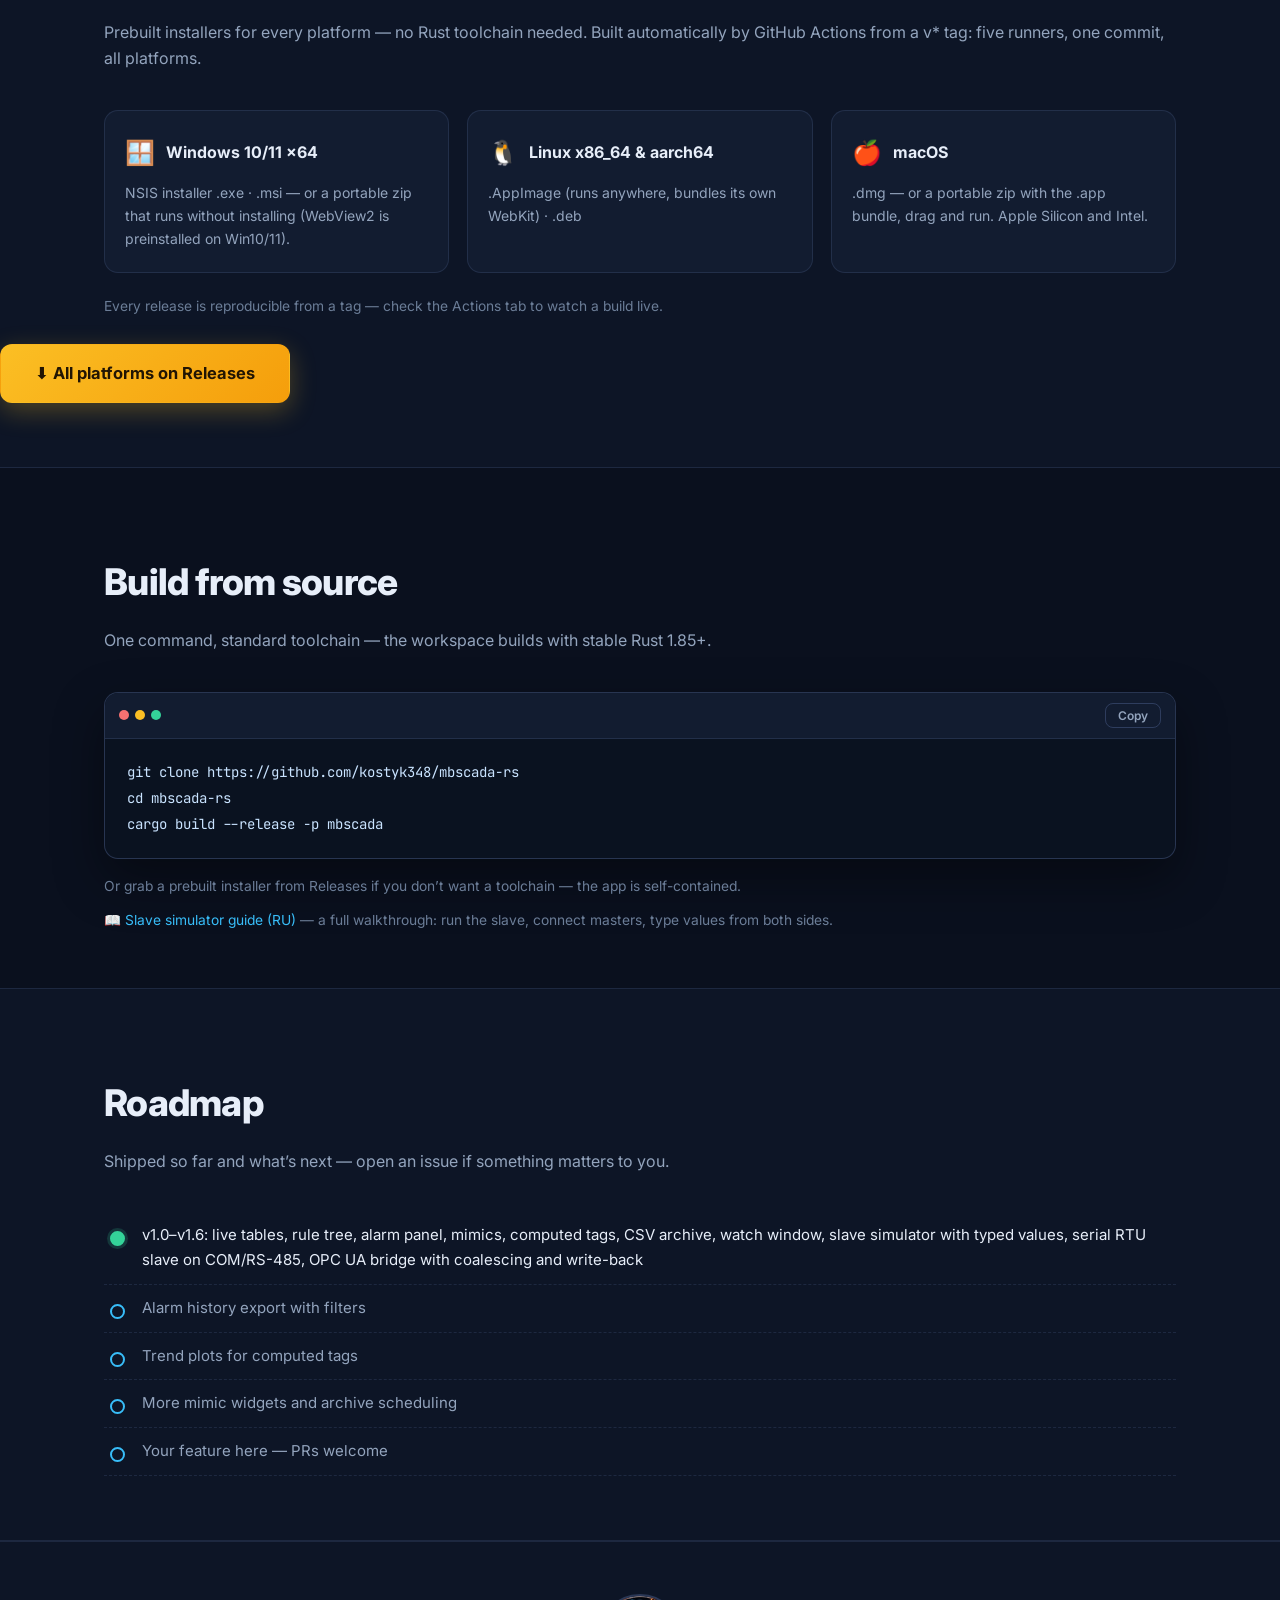
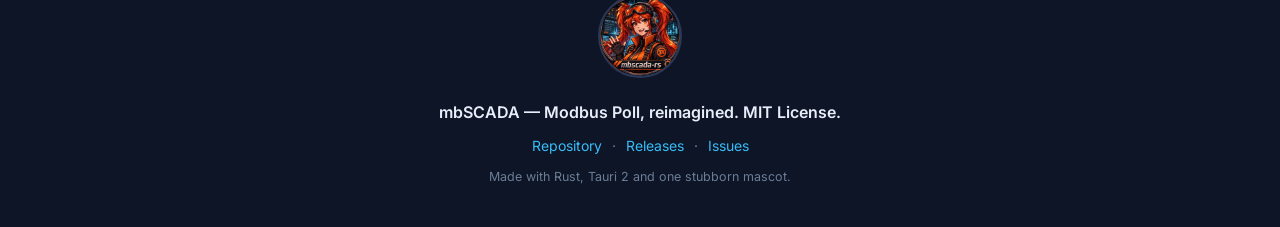
==== commit b0816ad7: "docs: сайт — карточка моста OPC UA (f12, a.opc), portable в блоке загрузки, roadmap v1.6" ====
--- a/docs/index.html
+++ b/docs/index.html
@@ -88,6 +88,7 @@
     <article><div class="ico">🌐</div><h3 data-i18n="f9.t"></h3><p data-i18n="f9.d"></p></article>
     <article><div class="ico">🧪</div><h3 data-i18n="f10.t"></h3><p data-i18n="f10.d"></p></article>
     <article><div class="ico">🔌</div><h3 data-i18n="f11.t"></h3><p data-i18n="f11.d"></p></article>
+    <article><div class="ico">🌉</div><h3 data-i18n="f12.t"></h3><p data-i18n="f12.d"></p></article>
   </div>
 </section>
 
@@ -125,6 +126,7 @@
     <article class="crate"><code>mb-engine</code><p data-i18n="a.engine"></p></article>
     <article class="crate"><code>mb-sim</code><p data-i18n="a.sim"></p></article>
     <article class="crate app"><code>apps/mbscada</code><p data-i18n="a.app"></p></article>
+    <article class="crate"><code>mb-opc</code><p data-i18n="a.opc"></p></article>
   </div>
 </section>
 
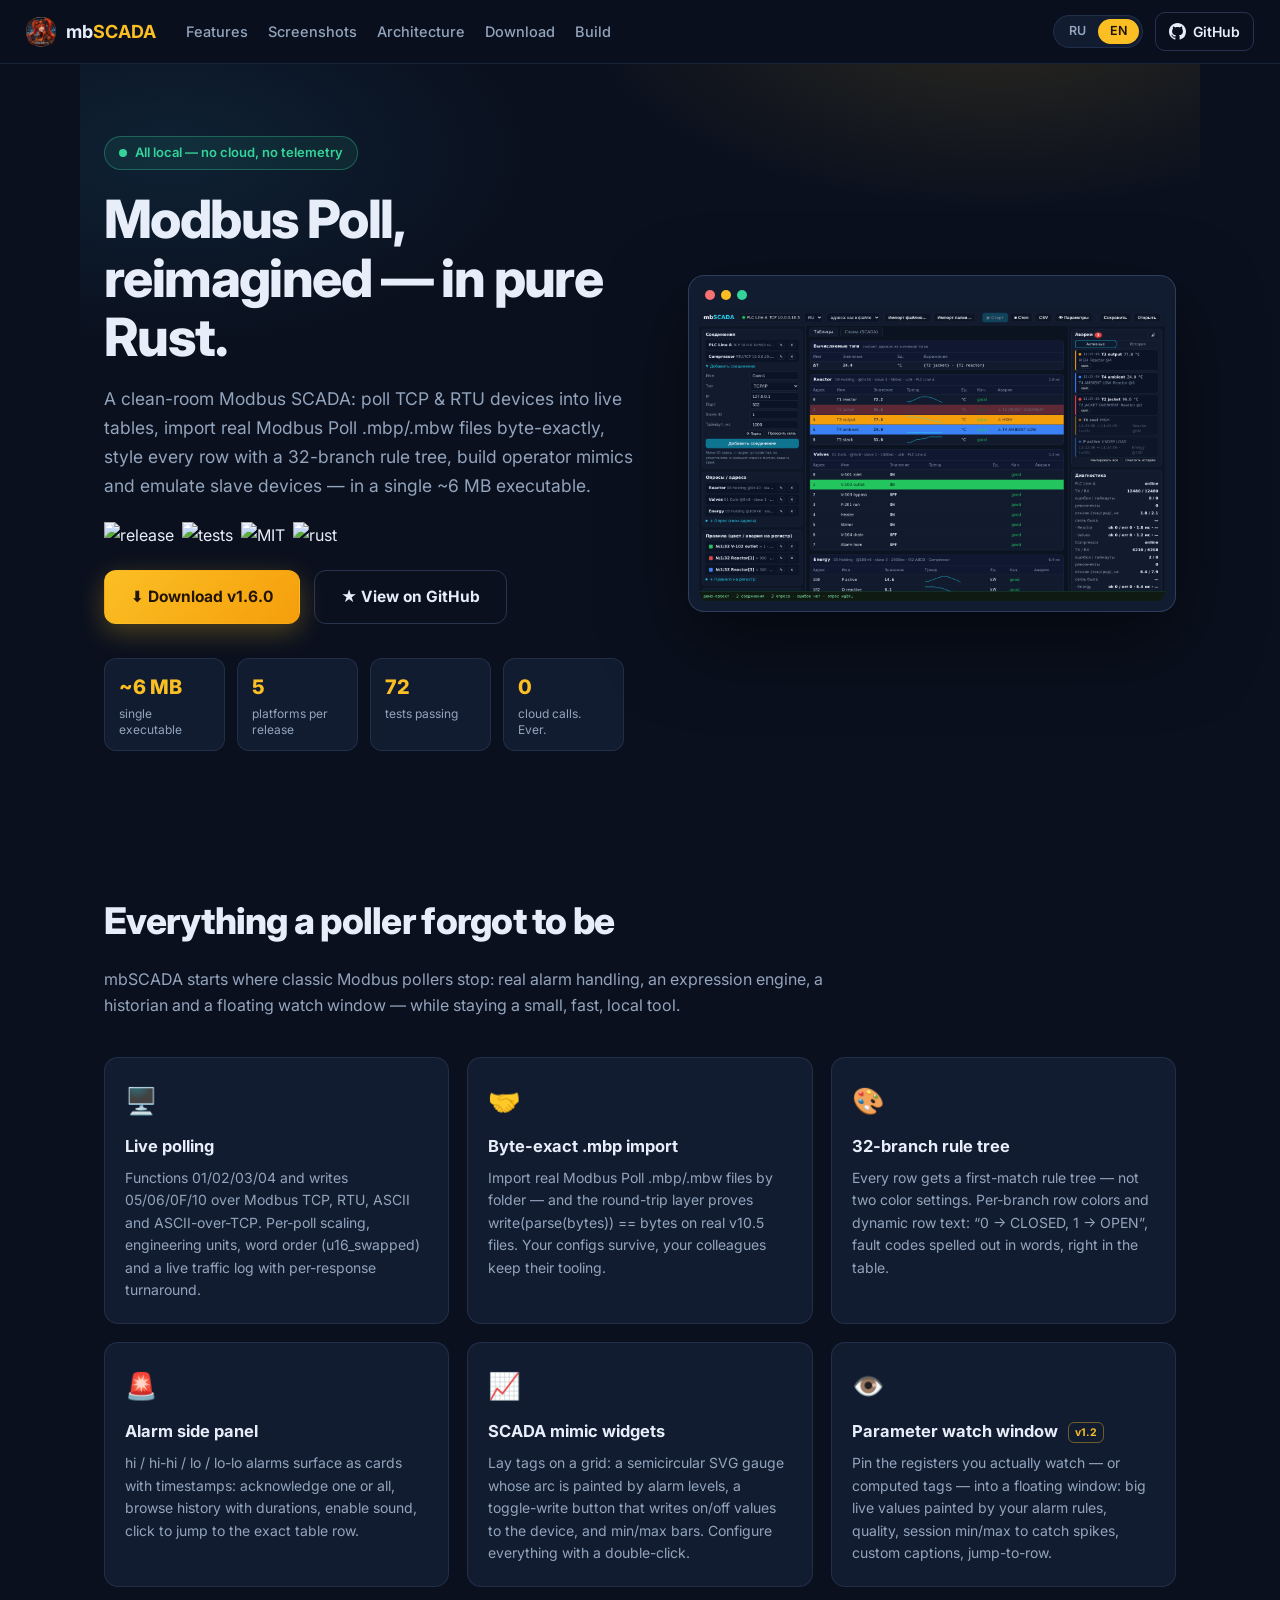
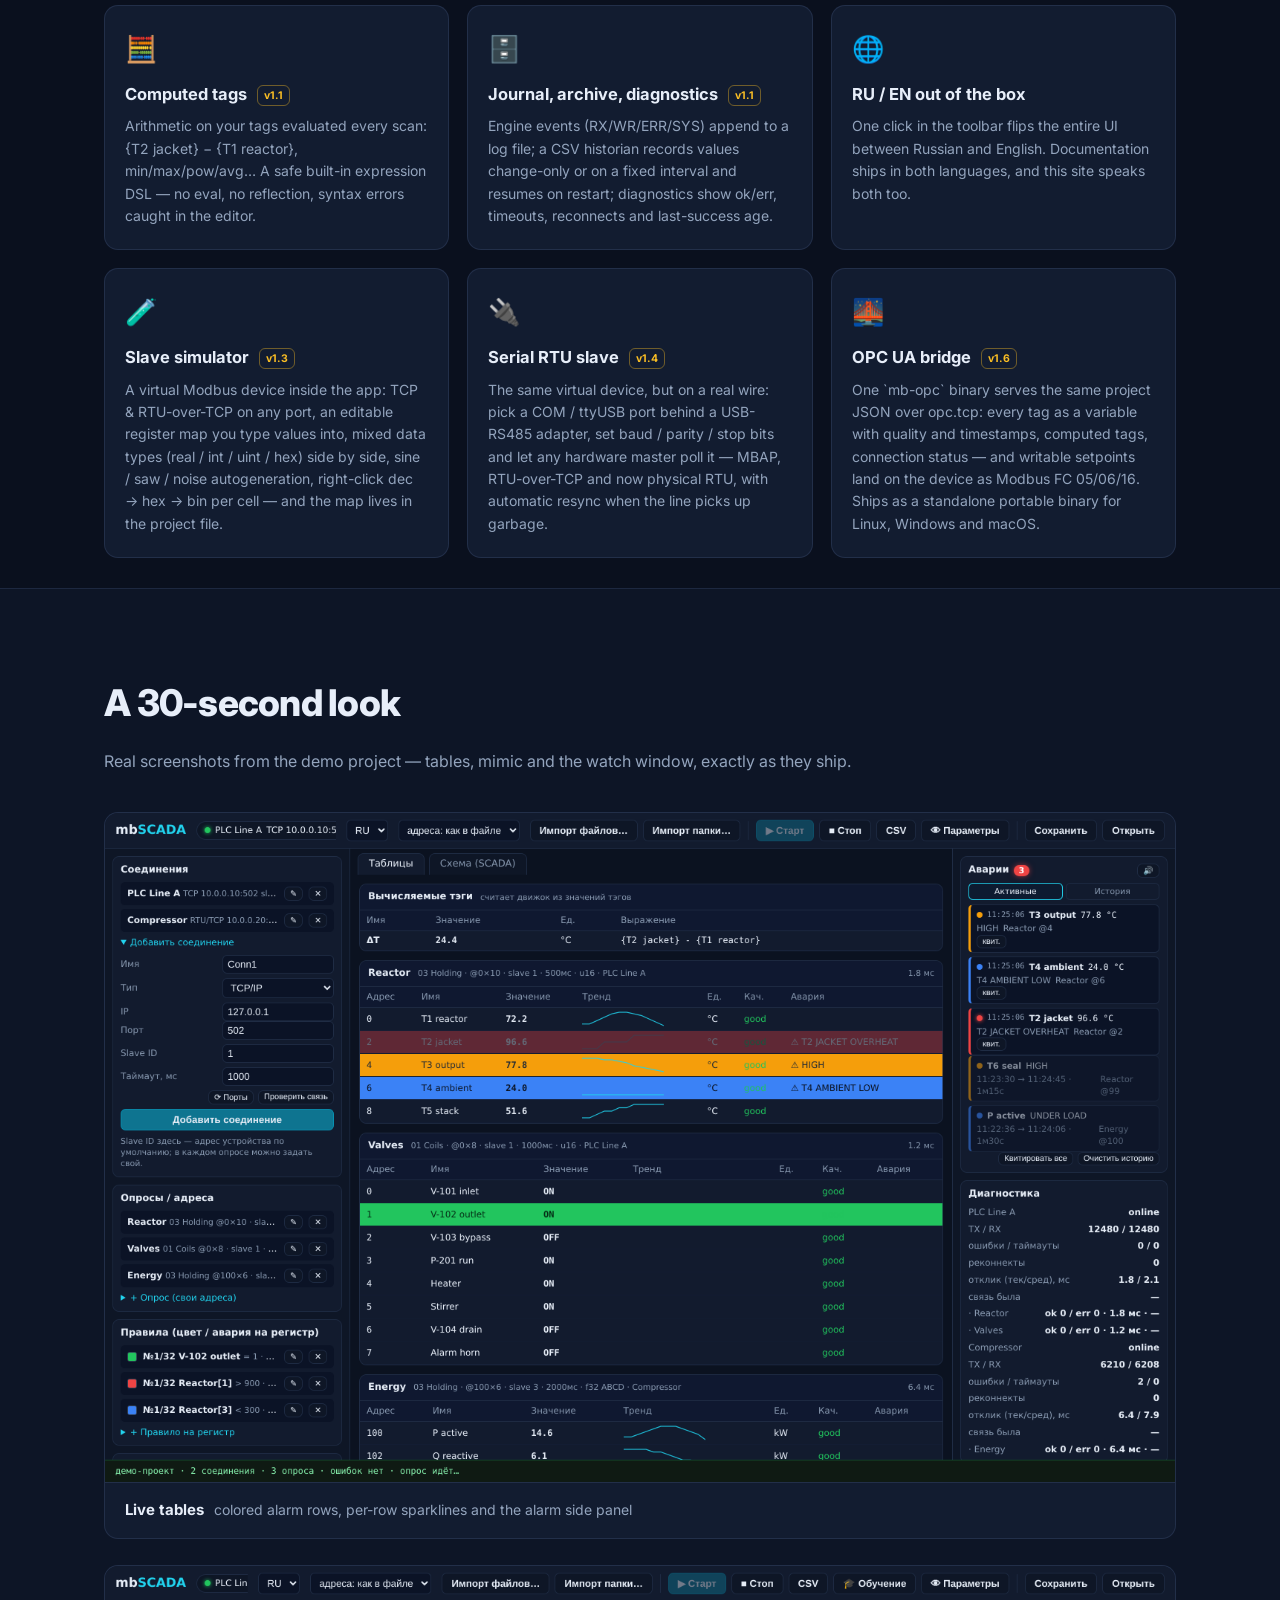
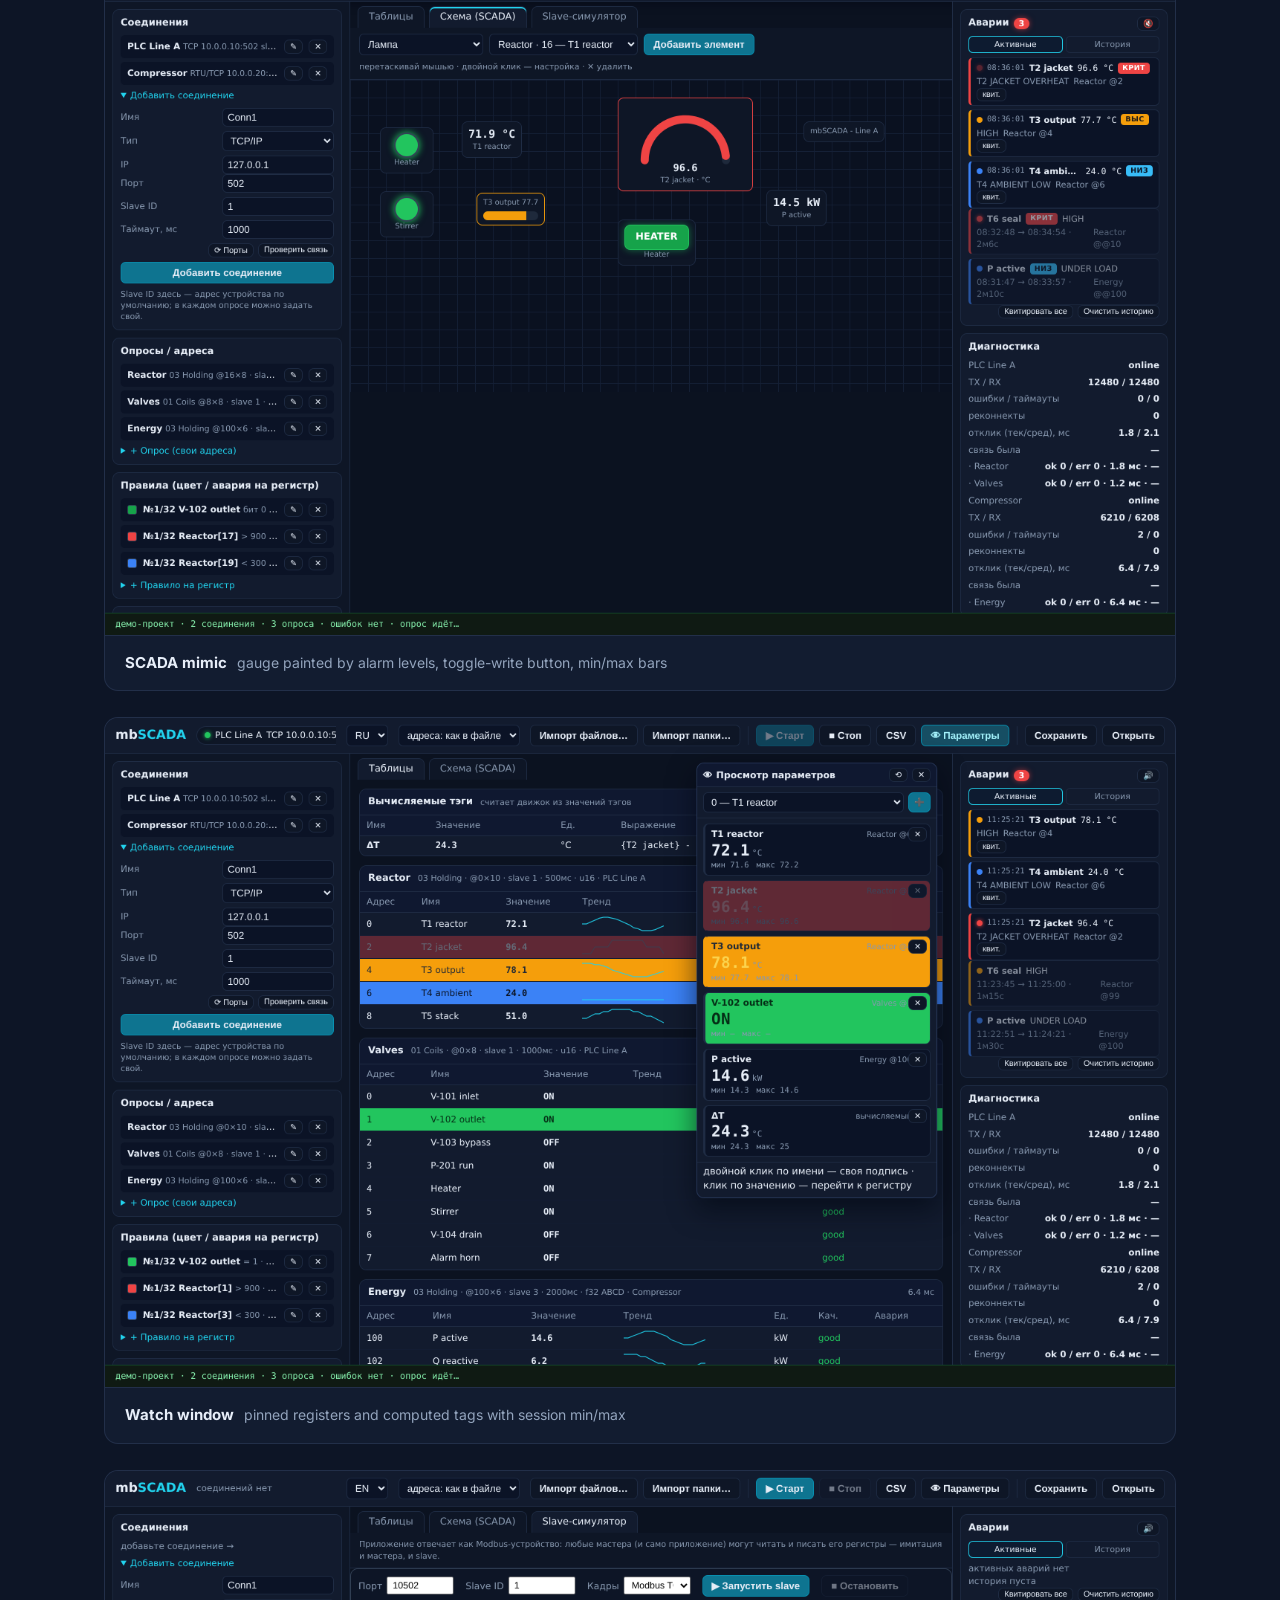
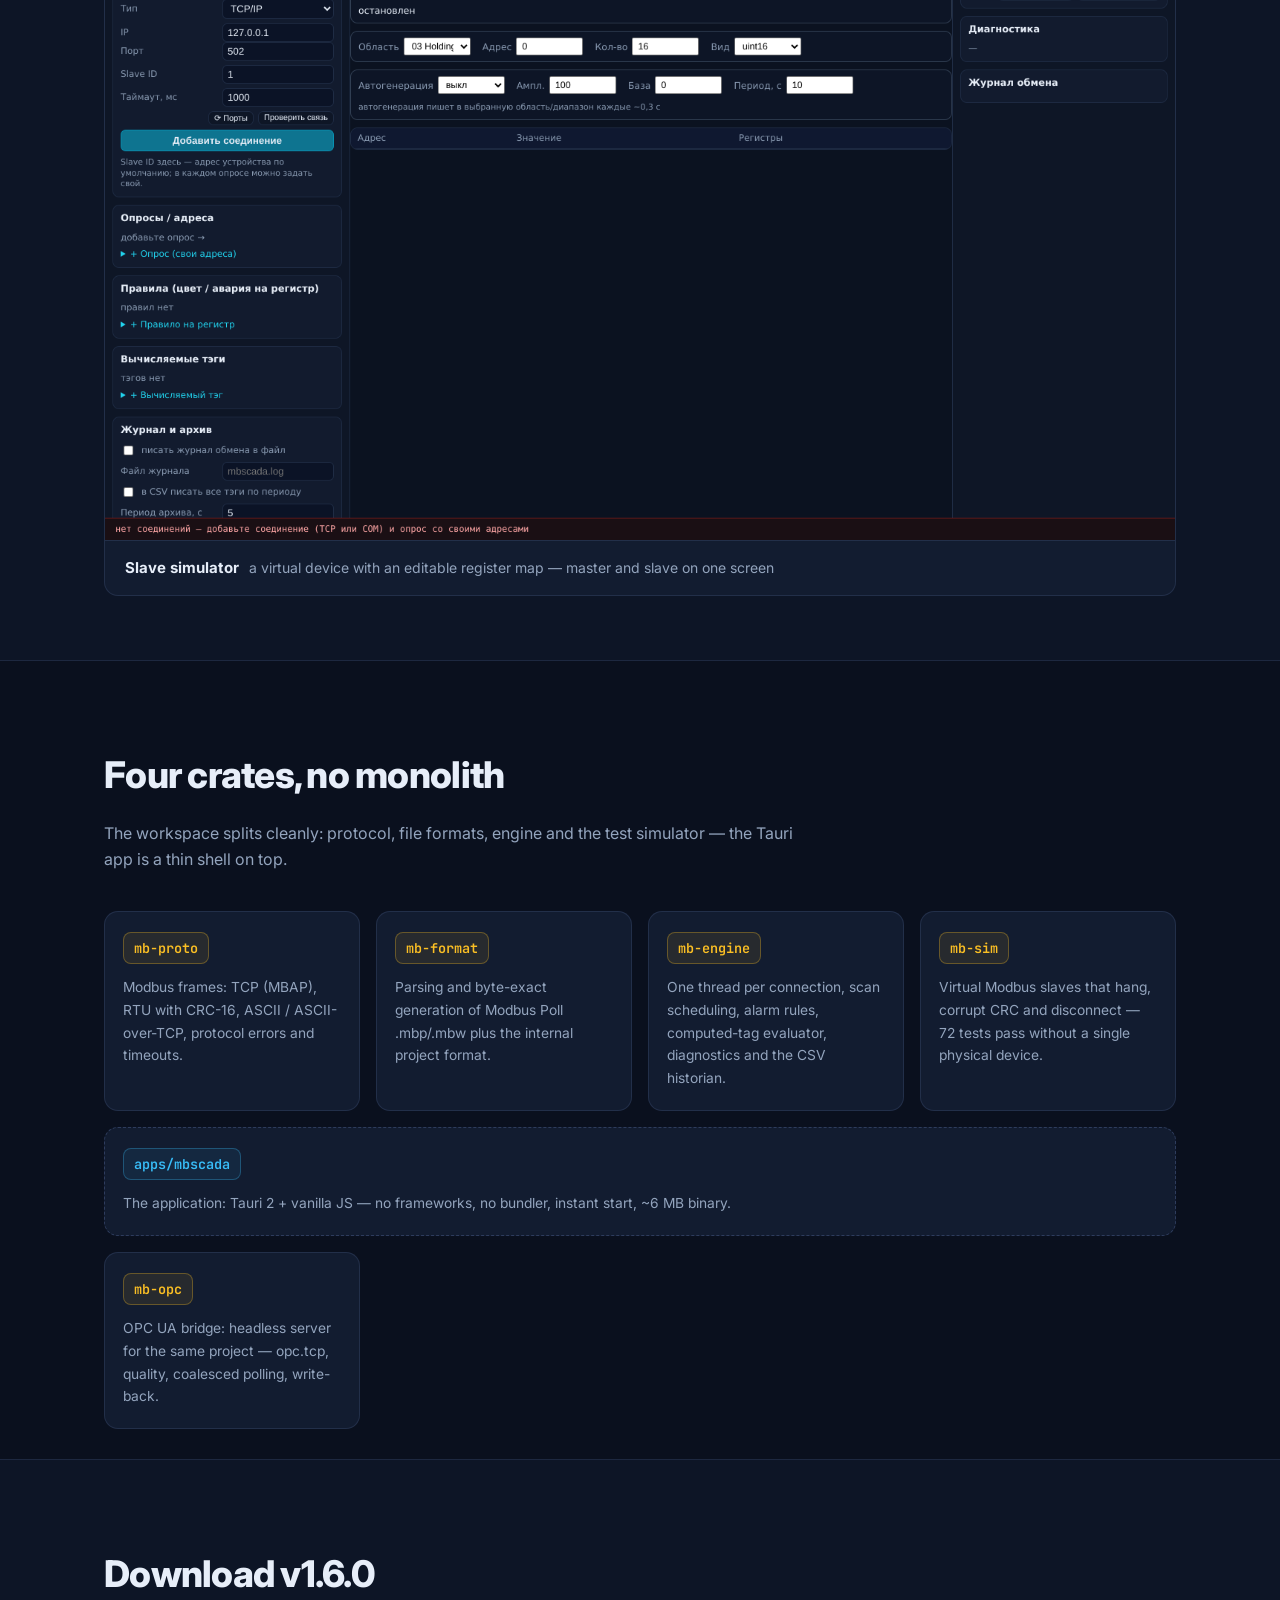
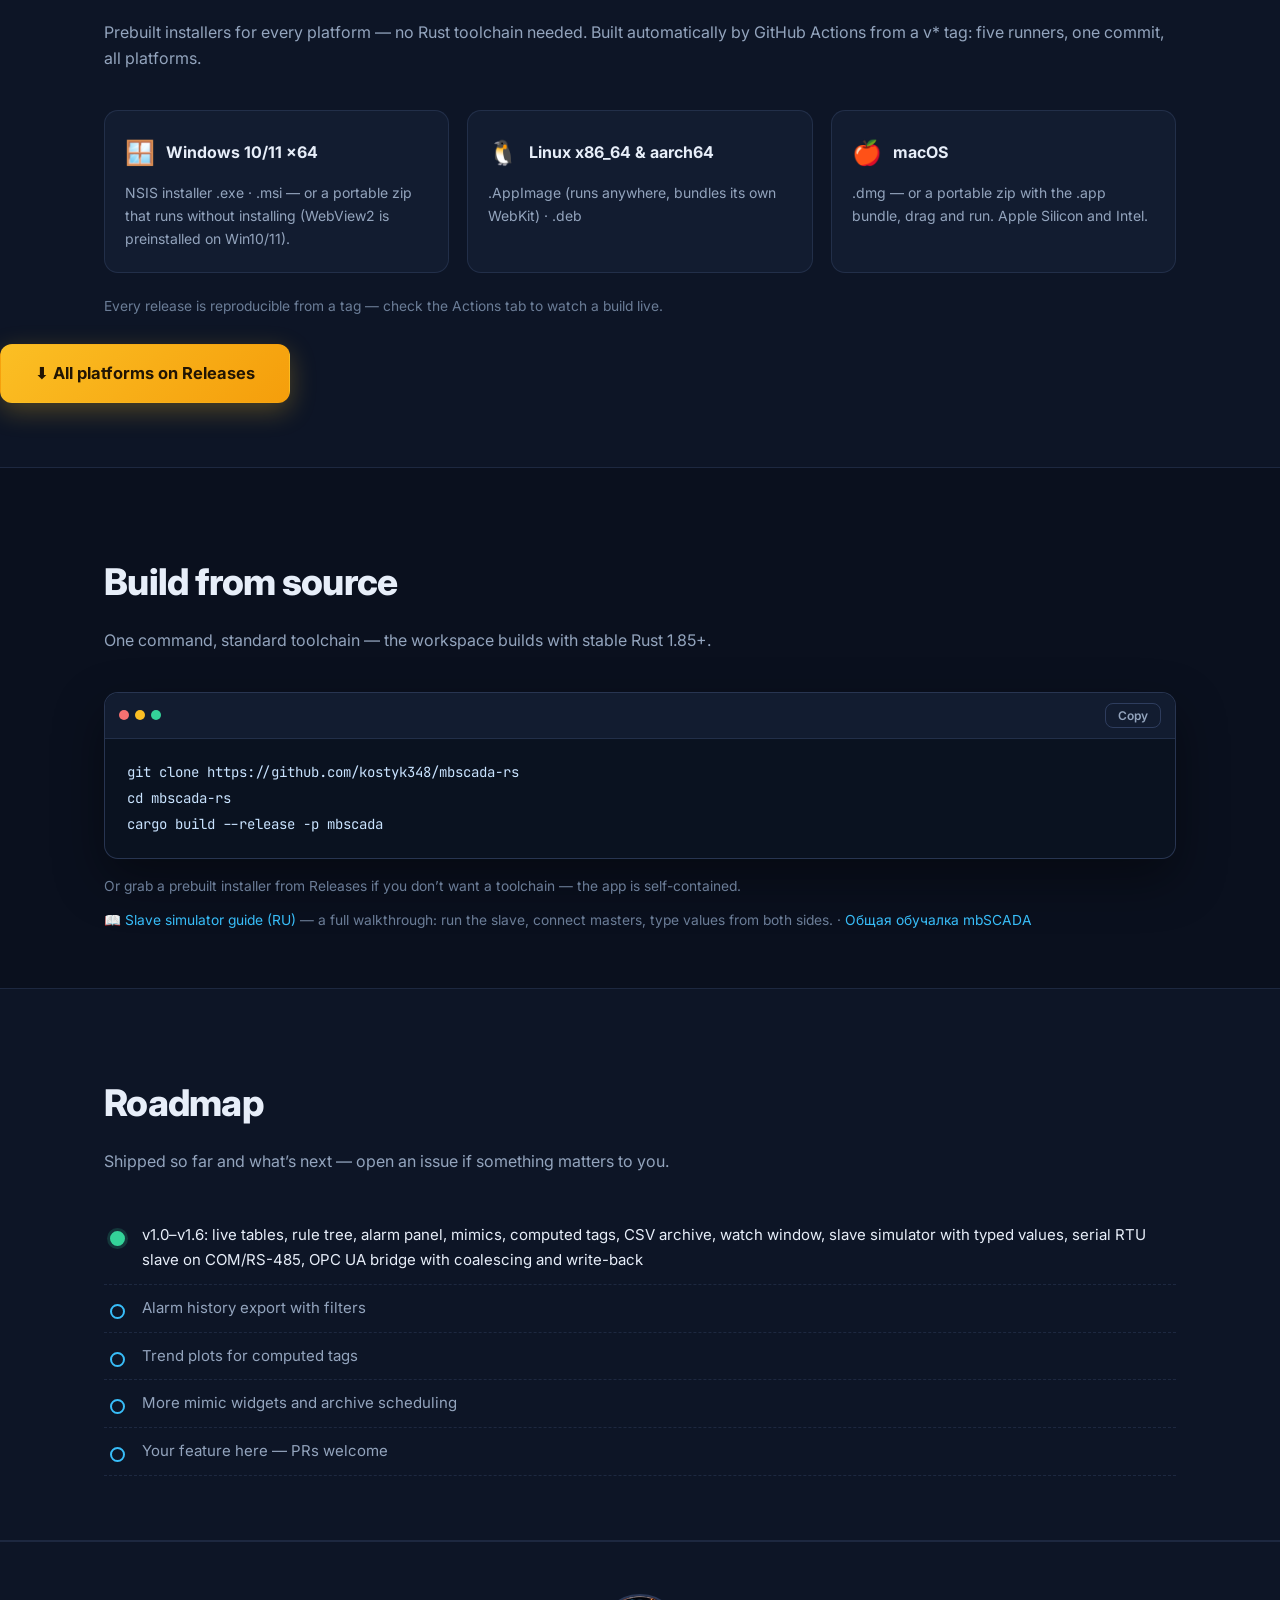
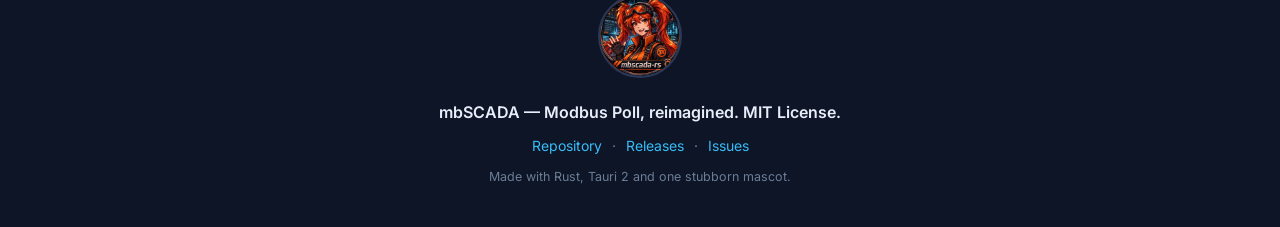
==== commit e73c645c: "fix(mb-opc): стартовые ошибки — причина вместо мгновенного вылета; обучалка приложения Воспроизведен" ====
--- a/docs/index.html
+++ b/docs/index.html
@@ -163,7 +163,7 @@
 cargo build --release -p mbscada</code></pre>
   </div>
   <p class="note" data-i18n="q.note"></p>
-  <p class="note" style="margin-top:-14px"><a href="https://github.com/kostyk348/mbscada-rs/blob/master/docs/guide-slave-ru.md" target="_blank" rel="noopener" data-i18n="q.guide"></a> <span data-i18n="q.guide2"></span></p>
+  <p class="note" style="margin-top:-14px"><a href="https://github.com/kostyk348/mbscada-rs/blob/master/docs/guide-slave-ru.md" target="_blank" rel="noopener" data-i18n="q.guide"></a> <span data-i18n="q.guide2"></span> · <a href="https://github.com/kostyk348/mbscada-rs/blob/master/docs/guide-app-ru.md" target="_blank" rel="noopener">Общая обучалка mbSCADA</a></p>
 </section>
 
 <!-- ============ ROADMAP ============ -->
